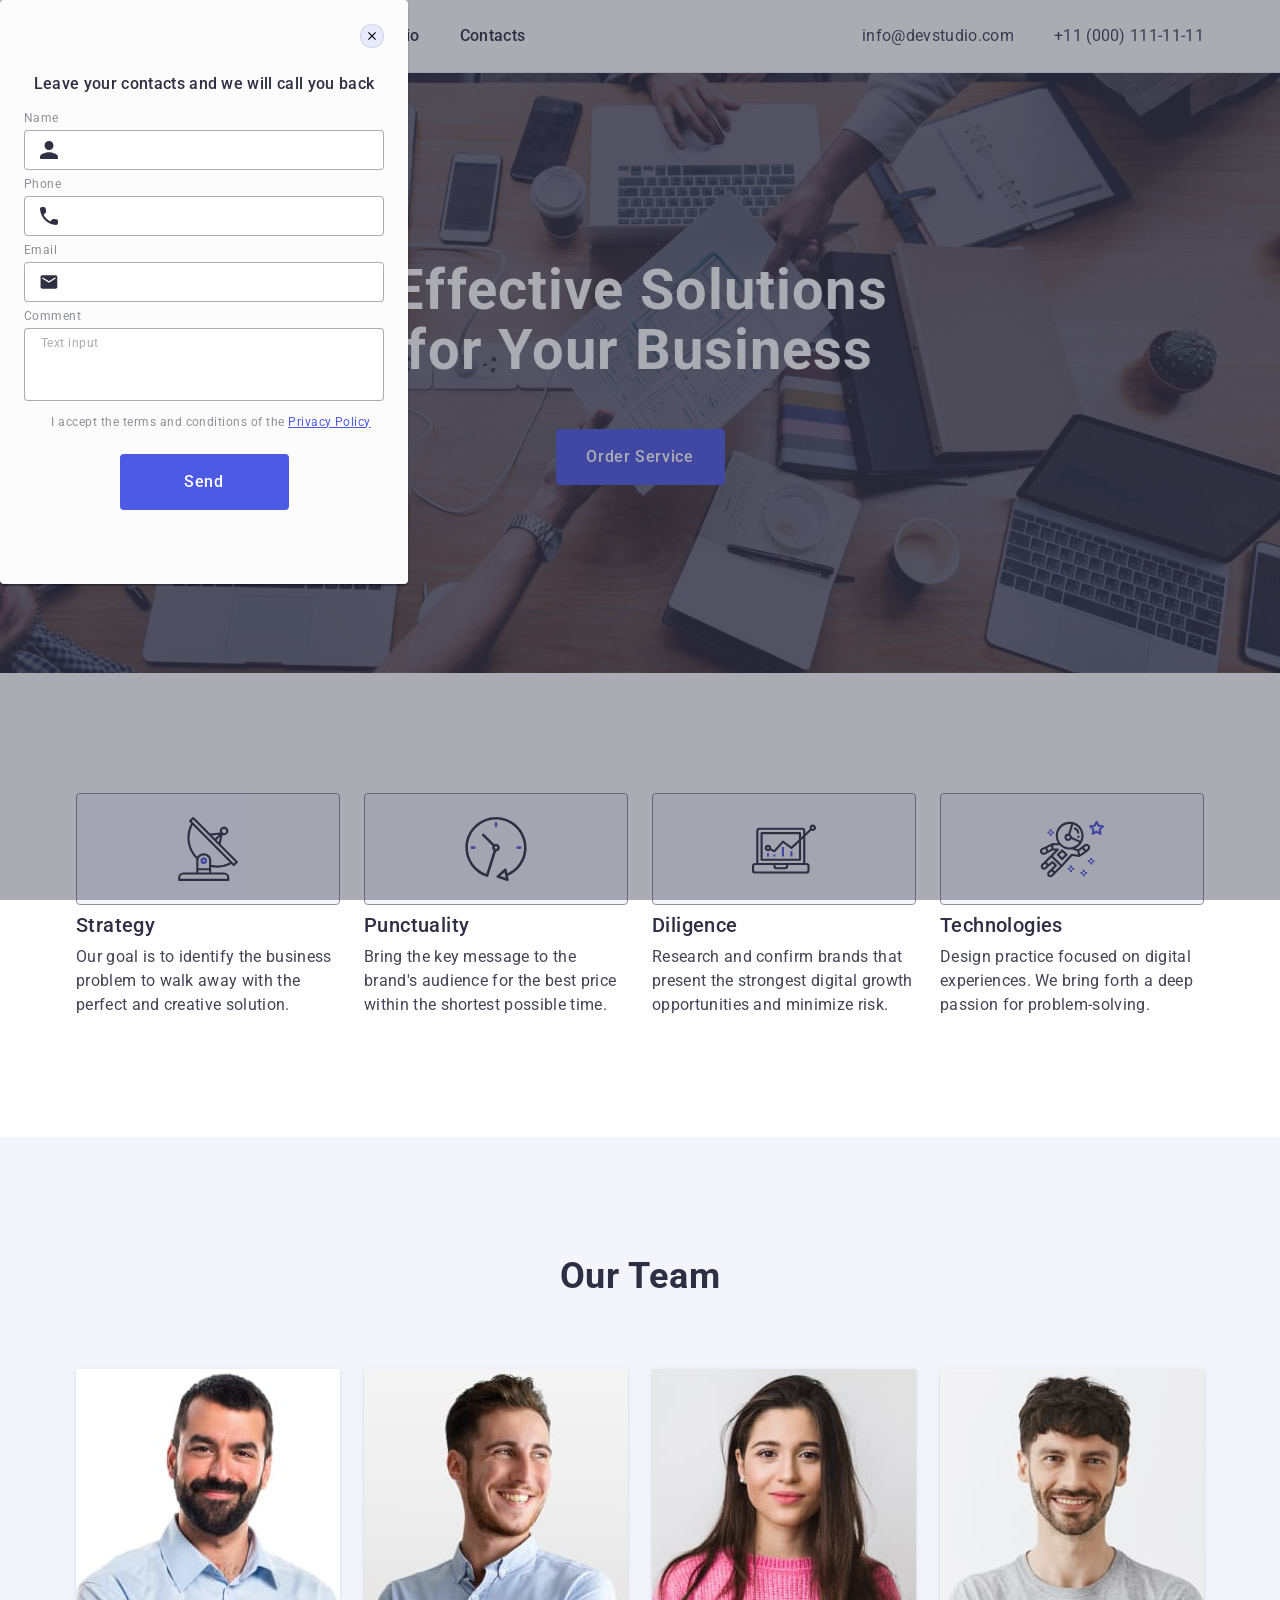
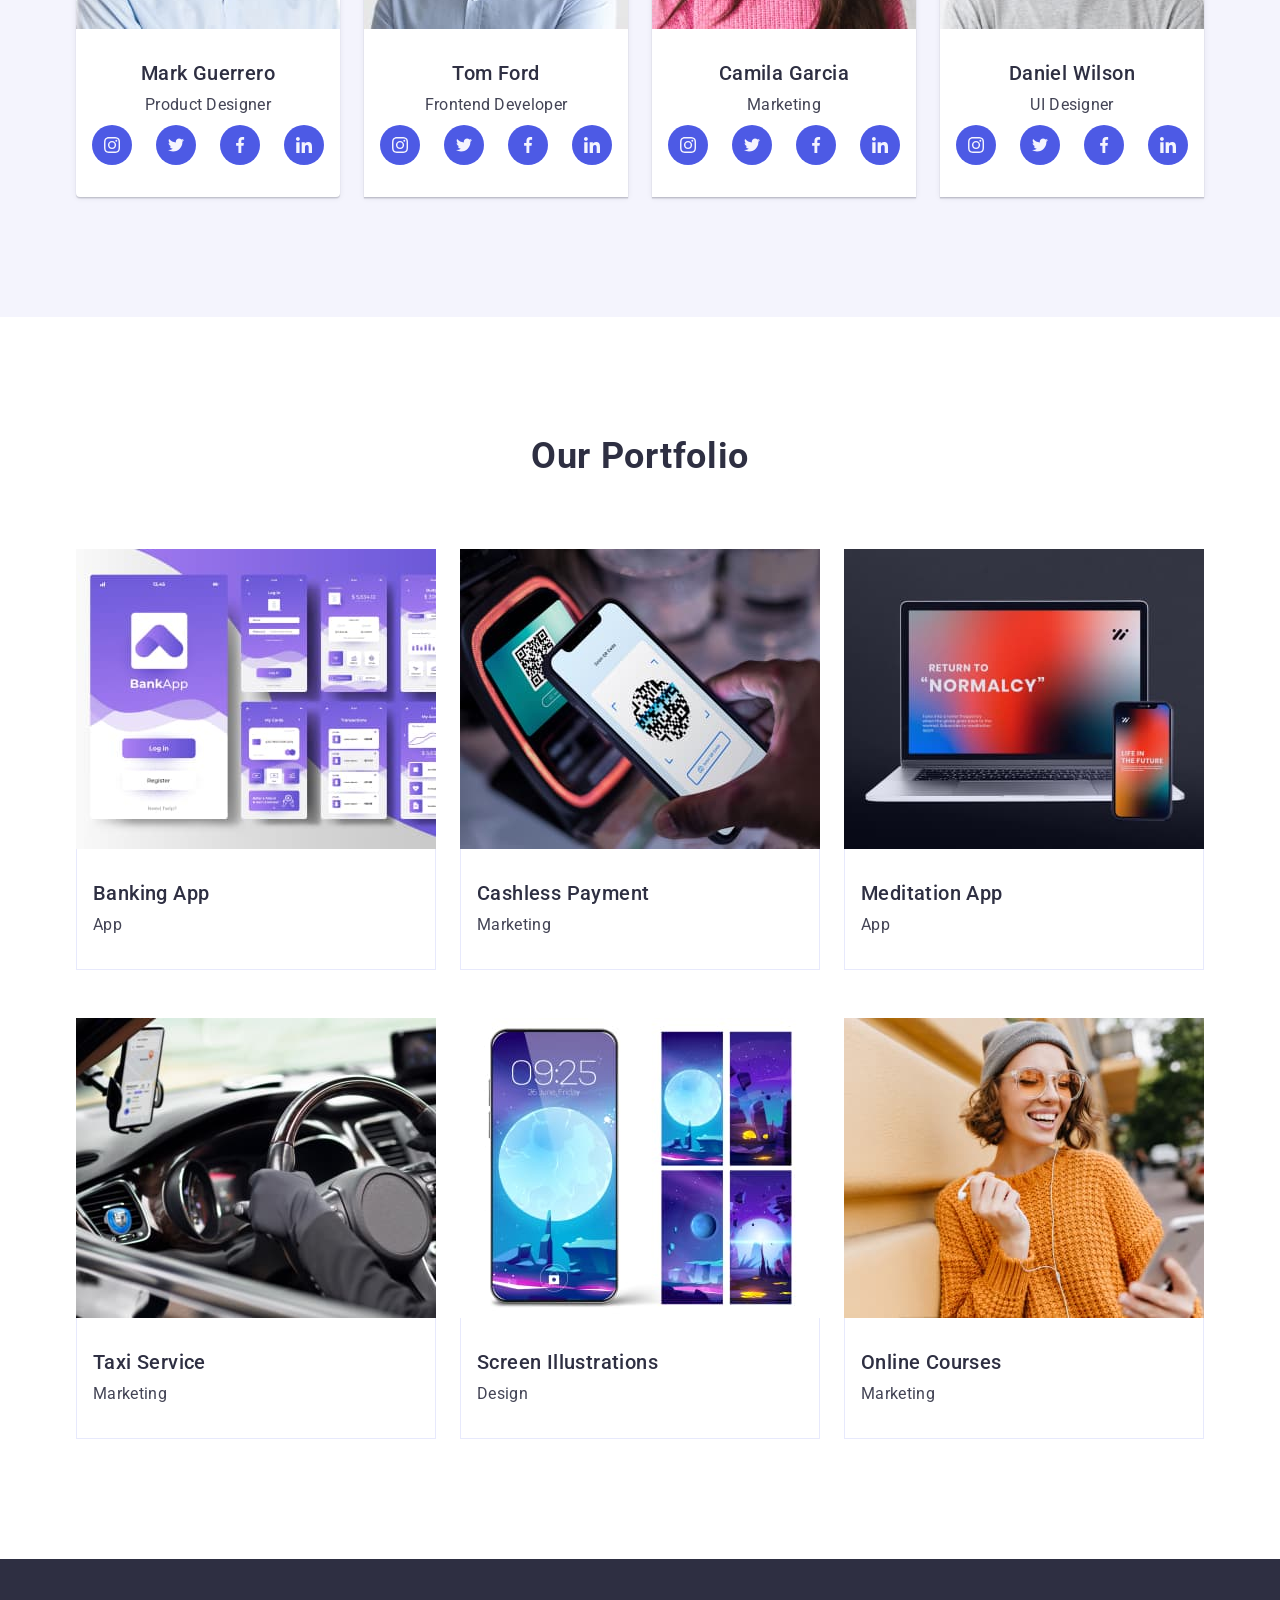
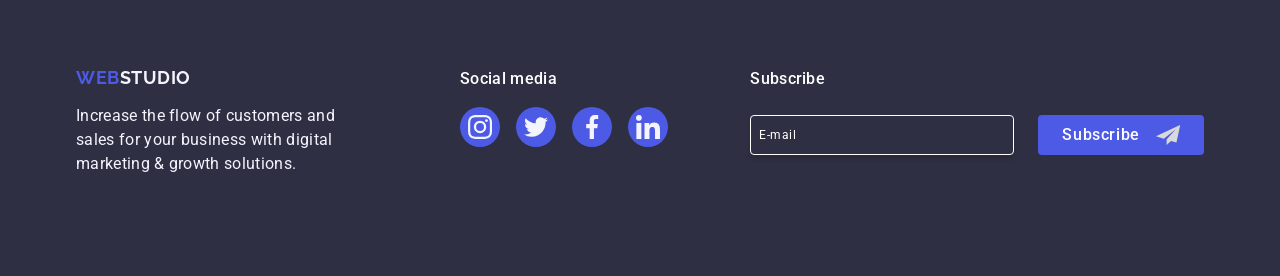
==== index.html @ e978b919 "validator" ====
<!DOCTYPE html>
<html lang="en">
  <head>
    <meta charset="UTF-8" />
    <meta name="viewport" content="width=device-width, initial-scale=1.0" />
    <title>WebStudio</title>
    <link rel="preconnect" href="https://fonts.googleapis.com" />
    <link rel="preconnect" href="https://fonts.gstatic.com" crossorigin />
    <link
      href="https://fonts.googleapis.com/css2?family=Raleway:wght@700&family=Roboto:wght@400;500;700&family=Tangerine&display=swap"
      rel="stylesheet"
    />
    <link
      rel="stylesheet"
      href="https://cdn.jsdelivr.net/npm/modern-normalize@2.0.0/modern-normalize.min.css"
    />
    <link rel="stylesheet" href="./css/styles.css" />
  </head>
  <body>
    <!-- Header section -->
    <header class="section-header">
      <div class="header-container container">
        <nav class="navigation">
          <a href="./index.html" class="logo-text"
            >Web<span class="logo-header-accent">Studio</span></a
          >
          <ul class="nav-list">
            <li class="nav-list-item">
              <a href="./index.html" class="nav-link active">Studio</a>
            </li>
            <li class="nav-list-item">
              <a href="" class="nav-link">Portfolio</a>
            </li>
            <li class="nav-list-item">
              <a href="" class="nav-link">Contacts</a>
            </li>
          </ul>
        </nav>
        <address class="address">
          <ul class="address-list">
            <li class="address-list-item">
              <a href="mailto:info@devstudio.com" class="address-link"
                >info@devstudio.com</a
              >
            </li>

            <li class="address-list-item">
              <a href="tel:+110001111111" class="address-link"
                >+11 (000) 111-11-11</a
              >
            </li>
          </ul>
        </address>
      </div>
    </header>

    <!-- Unique content -->
    <main>
      <!-- Hero section -->
      <section class="hero">
        <div class="container-hero container">
          <h1 class="hero-title">Effective Solutions for Your Business</h1>
          <button type="button" class="button hero-btn">Order Service</button>
        </div>
      </section>
      <!-- Advantages section -->
      <section class="section">
        <div class="container-advantages container">
          <h2 class="visually-hidden">Advantages</h2>
          <ul class="advantages-list">
            <li class="advantages-list-item">
              <div class="icon-wrapper">
                <svg class="advantages-icon" width="64" height="64">
                  <use href="./images/icons.svg#icon-antenna"></use>
                </svg>
              </div>

              <h3 class="subtitle">Strategy</h3>

              <p class="text">
                Our goal is to identify the business problem to walk away with
                the perfect and creative solution.
              </p>
            </li>
            <li class="advantages-list-item">
              <div class="icon-wrapper">
                <svg class="advantages-icon" width="64" height="64">
                  <use href="./images/icons.svg#icon-clock"></use>
                </svg>
              </div>
              <h3 class="subtitle">Punctuality</h3>
              <p class="text">
                Bring the key message to the brand's audience for the best price
                within the shortest possible time.
              </p>
            </li>
            <li class="advantages-list-item">
              <div class="icon-wrapper">
                <svg class="advantages-icon" width="64" height="64">
                  <use href="./images/icons.svg#icon-diagram"></use>
                </svg>
              </div>
              <h3 class="subtitle">Diligence</h3>
              <p class="text">
                Research and confirm brands that present the strongest digital
                growth opportunities and minimize risk.
              </p>
            </li>
            <li class="advantages-list-item">
              <div class="icon-wrapper">
                <svg class="advantages-icon" width="64" height="64">
                  <use href="./images/icons.svg#icon-astronaut"></use>
                </svg>
              </div>
              <h3 class="subtitle">Technologies</h3>
              <p class="text">
                Design practice focused on digital experiences. We bring forth a
                deep passion for problem-solving.
              </p>
            </li>
          </ul>
        </div>
      </section>
      <!-- Our Team -->
      <section class="our-team section">
        <div class="container">
          <h2 class="section-title">Our Team</h2>
          <ul class="our-team-list">
            <li class="our-team-item">
              <img
                src="./images/mark-guerrero.jpg"
                alt="Mark Guerrero"
                width="264"
                height="260"
              />
              <div class="our-team-item-bottom">
                <h3 class="subtitle">Mark Guerrero</h3>
                <p class="text">Product Designer</p>
                <ul class="socials-list socials-list-team">
                  <li class="socials-item">
                    <a href="" class="socials-link socials-link-team">
                      <svg class="socials-icon" width="16" height="16">
                        <use href="./images/icons.svg#icon-instagram"></use>
                      </svg>
                    </a>
                  </li>
                  <li class="socials-item">
                    <a href="" class="socials-link socials-link-team">
                      <svg class="socials-icon" width="16" height="16">
                        <use href="./images/icons.svg#icon-twitter"></use>
                      </svg>
                    </a>
                  </li>
                  <li class="socials-item">
                    <a href="" class="socials-link socials-link-team">
                      <svg class="socials-icon" width="16" height="16">
                        <use href="./images/icons.svg#icon-facebook"></use>
                      </svg>
                    </a>
                  </li>
                  <li class="socials-item">
                    <a href="" class="socials-link socials-link-team">
                      <svg class="socials-icon" width="16" height="16">
                        <use href="./images/icons.svg#icon-linkedin"></use>
                      </svg>
                    </a>
                  </li>
                </ul>
              </div>
            </li>
            <li class="our-team-item">
              <img
                src="./images/tom-ford.jpg"
                alt="Tom Ford"
                width="264"
                height="260"
              />
              <div class="our-team-item-bottom">
                <h3 class="subtitle">Tom Ford</h3>
                <p class="text">Frontend Developer</p>
                <ul class="socials-list socials-list-team">
                  <li class="socials-item">
                    <a href="" class="socials-link socials-link-team">
                      <svg class="socials-icon" width="16" height="16">
                        <use href="./images/icons.svg#icon-instagram"></use>
                      </svg>
                    </a>
                  </li>
                  <li class="socials-item">
                    <a href="" class="socials-link socials-link-team">
                      <svg class="socials-icon" width="16" height="16">
                        <use href="./images/icons.svg#icon-twitter"></use>
                      </svg>
                    </a>
                  </li>
                  <li class="socials-item">
                    <a href="" class="socials-link socials-link-team">
                      <svg class="socials-icon" width="16" height="16">
                        <use href="./images/icons.svg#icon-facebook"></use>
                      </svg>
                    </a>
                  </li>
                  <li class="socials-item">
                    <a href="" class="socials-link socials-link-team">
                      <svg class="socials-icon" width="16" height="16">
                        <use href="./images/icons.svg#icon-linkedin"></use>
                      </svg>
                    </a>
                  </li>
                </ul>
              </div>
            </li>
            <li class="our-team-item">
              <img
                src="./images/camila-garcia.jpg"
                alt="Camila Garcia"
                width="264"
                height="260"
              />
              <div class="our-team-item-bottom">
                <h3 class="subtitle">Camila Garcia</h3>
                <p class="text">Marketing</p>
                <ul class="socials-list socials-list-team">
                  <li class="socials-item">
                    <a href="" class="socials-link socials-link-team">
                      <svg class="socials-icon" width="16" height="16">
                        <use href="./images/icons.svg#icon-instagram"></use>
                      </svg>
                    </a>
                  </li>
                  <li class="socials-item">
                    <a href="" class="socials-link socials-link-team">
                      <svg class="socials-icon" width="16" height="16">
                        <use href="./images/icons.svg#icon-twitter"></use>
                      </svg>
                    </a>
                  </li>
                  <li class="socials-item">
                    <a href="" class="socials-link socials-link-team">
                      <svg class="socials-icon" width="16" height="16">
                        <use href="./images/icons.svg#icon-facebook"></use>
                      </svg>
                    </a>
                  </li>
                  <li class="socials-item">
                    <a href="" class="socials-link socials-link-team">
                      <svg class="socials-icon" width="16" height="16">
                        <use href="./images/icons.svg#icon-linkedin"></use>
                      </svg>
                    </a>
                  </li>
                </ul>
              </div>
            </li>
            <li class="our-team-item">
              <img
                src="./images/daniel-wilson.jpg"
                alt="Daniel Wilson"
                width="264"
                height="260"
              />
              <div class="our-team-item-bottom">
                <h3 class="subtitle">Daniel Wilson</h3>
                <p class="text">UI Designer</p>
                <ul class="socials-list socials-list-team">
                  <li class="socials-item">
                    <a href="" class="socials-link socials-link-team">
                      <svg class="socials-icon" width="16" height="16">
                        <use href="./images/icons.svg#icon-instagram"></use>
                      </svg>
                    </a>
                  </li>
                  <li class="socials-item">
                    <a href="" class="socials-link socials-link-team">
                      <svg class="socials-icon" width="16" height="16">
                        <use href="./images/icons.svg#icon-twitter"></use>
                      </svg>
                    </a>
                  </li>
                  <li class="socials-item">
                    <a href="" class="socials-link socials-link-team">
                      <svg class="socials-icon" width="16" height="16">
                        <use href="./images/icons.svg#icon-facebook"></use>
                      </svg>
                    </a>
                  </li>
                  <li class="socials-item">
                    <a href="" class="socials-link socials-link-team">
                      <svg class="socials-icon" width="16" height="16">
                        <use href="./images/icons.svg#icon-linkedin"></use>
                      </svg>
                    </a>
                  </li>
                </ul>
              </div>
            </li>
          </ul>
        </div>
      </section>
      <!-- Our Portfolio -->

      <section class="section">
        <div class="container">
          <h2 class="section-title">Our Portfolio</h2>
          <ul class="portfolio-list">
            <li class="portfolio-item">
              <div class="wrapper-overlay">
                <img
                  src="./images/banking-app.jpg"
                  alt="Banking App"
                  width="360"
                  height="300"
                />
                <p class="overlay-text">
                  14 Stylish and User-Friendly App Design Concepts · Task
                  Manager App · Calorie Tracker App · Exotic Fruit Ecommerce App
                  · Cloud Storage App
                </p>
              </div>

              <div class="portfolio-item-bottom">
                <h3 class="subtitle">Banking App</h3>
                <p class="text">App</p>
              </div>
            </li>
            <li class="portfolio-item">
              <div class="wrapper-overlay">
                <img
                  src="./images/cashless-payment.jpg"
                  alt="Cashless Payment"
                  width="360"
                  height="300"
                />
                <p class="overlay-text">
                  14 Stylish and User-Friendly App Design Concepts · Task
                  Manager App · Calorie Tracker App · Exotic Fruit Ecommerce App
                  · Cloud Storage App
                </p>
              </div>

              <div class="portfolio-item-bottom">
                <h3 class="subtitle">Cashless Payment</h3>
                <p class="text">Marketing</p>
              </div>
            </li>
            <li class="portfolio-item">
              <div class="wrapper-overlay">
                <img
                  src="./images/meditation-app.jpg"
                  alt="Meditation App"
                  width="360"
                  height="300"
                />
                <p class="overlay-text">
                  14 Stylish and User-Friendly App Design Concepts · Task
                  Manager App · Calorie Tracker App · Exotic Fruit Ecommerce App
                  · Cloud Storage App
                </p>
              </div>
              <div class="portfolio-item-bottom">
                <h3 class="subtitle">Meditation App</h3>
                <p class="text">App</p>
              </div>
            </li>
            <li class="portfolio-item">
              <div class="wrapper-overlay">
                <img
                  src="./images/taxi-service.jpg"
                  alt="Taxi Service"
                  width="360"
                  height="300"
                />
                <p class="overlay-text">
                  14 Stylish and User-Friendly App Design Concepts · Task
                  Manager App · Calorie Tracker App · Exotic Fruit Ecommerce App
                  · Cloud Storage App
                </p>
              </div>
              <div class="portfolio-item-bottom">
                <h3 class="subtitle">Taxi Service</h3>
                <p class="text">Marketing</p>
              </div>
            </li>
            <li class="portfolio-item">
              <div class="wrapper-overlay">
                <img
                  src="./images/screen-illustrations.jpg"
                  alt="Screen Illustrations"
                  width="360"
                  height="300"
                />
                <p class="overlay-text">
                  14 Stylish and User-Friendly App Design Concepts · Task
                  Manager App · Calorie Tracker App · Exotic Fruit Ecommerce App
                  · Cloud Storage App
                </p>
              </div>
              <div class="portfolio-item-bottom">
                <h3 class="subtitle">Screen Illustrations</h3>
                <p class="text">Design</p>
              </div>
            </li>
            <li class="portfolio-item">
              <div class="wrapper-overlay">
                <img
                  src="./images/online-courses.jpg"
                  alt="Online Courses"
                  width="360"
                  height="300"
                />
                <p class="overlay-text">
                  14 Stylish and User-Friendly App Design Concepts · Task
                  Manager App · Calorie Tracker App · Exotic Fruit Ecommerce App
                  · Cloud Storage App
                </p>
              </div>
              <div class="portfolio-item-bottom">
                <h3 class="subtitle">Online Courses</h3>
                <p class="text">Marketing</p>
              </div>
            </li>
          </ul>
        </div>
      </section>
    </main>
    <!-- Footer section -->
    <footer class="footer">
      <div class="container">
        <div class="footer-logo-inform">
          <a href="./index.html" class="logo-text footer-link"
            >Web<span class="logo-footer-accent">Studio</span></a
          >
          <p class="text text-footer">
            Increase the flow of customers and sales for your business with
            digital marketing & growth solutions.
          </p>
        </div>
        <div class="footer-socials">
          <p class="socials-text">Social media</p>
          <ul class="socials-list socials-list-footer">
            <li class="socials-item">
              <a href="" class="socials-link socials-link-footer">
                <svg class="socials-icon" width="24" height="24">
                  <use href="./images/icons.svg#icon-instagram"></use>
                </svg>
              </a>
            </li>
            <li class="socials-item">
              <a href="" class="socials-link socials-link-footer">
                <svg class="socials-icon" width="24" height="24">
                  <use href="./images/icons.svg#icon-twitter"></use>
                </svg>
              </a>
            </li>
            <li class="socials-item">
              <a href="" class="socials-link socials-link-footer">
                <svg class="socials-icon" width="24" height="24">
                  <use href="./images/icons.svg#icon-facebook"></use>
                </svg>
              </a>
            </li>
            <li class="socials-item">
              <a href="" class="socials-link socials-link-footer">
                <svg class="socials-icon" width="24" height="24">
                  <use href="./images/icons.svg#icon-linkedin"></use>
                </svg>
              </a>
            </li>
          </ul>
        </div>

        <div class="footer-wrapper">
          <p class="wrapper-caption">Subscribe</p>
          <form class="subscribe-form" name="subscribe">
            <label class="subscribe-form-field"
              ><input
                class="subscribe-form-input"
                type="email"
                placeholder="E-mail"
            /></label>
            <button class="subscribe-form-btn" type="submit">
              Subscribe
              <svg class="subscribe-form-icon" width="24px" height="24px">
                <use href="./images/icons.svg#icon-send"></use>
              </svg>
            </button>
          </form>
        </div>
      </div>
    </footer>
    <div class="backdrop is-open">
      <div class="modal">
        <button class="btn-open" type="button" aria-label="Modal close button">
          <svg class="modal-btn-icon" width="8" height="8">
            <use href="./images/icons.svg#icon-x-close"></use>
          </svg>
        </button>
        <p class="modal-caption">
          Leave your contacts and we will call you back
        </p>

        <form class="modal-form form" name="reviews" novalidate>
          <div class="form-wrapper">
            <label class="form-label" for="user_name">Name</label>
            <div class="form-field">
              <input
                class="form-input"
                type="text"
                name="user_name"
                id="user_name"
              />
              <svg class="form-icon" width="18px" height="18px">
                <use href="./images/icons.svg#icon-person"></use>
              </svg>
            </div>
          </div>

          <div class="form-wrapper">
            <label class="form-label" for="phone">Phone</label>
            <div class="form-field">
              <input class="form-input" type="text" name="phone" id="phone" />
              <svg class="form-icon" width="18px" height="24px">
                <use href="./images/icons.svg#icon-phone"></use>
              </svg>
            </div>
          </div>

          <div class="form-wrapper">
            <label class="form-label" for="email">Email</label>
            <div class="form-field">
              <input class="form-input" type="text" name="email" id="email" />
              <svg class="form-icon" width="18px" height="24px">
                <use href="./images/icons.svg#icon-mail"></use>
              </svg>
            </div>
          </div>

          <div class="form-wrapper">
            <label class="form-label" for="user_message">Comment</label>
            <textarea
              class="form-message"
              name="user_message"
              id="user_message"
              rows="4"
              placeholder="Text input"
            ></textarea>
          </div>

          <label class="form-agreement">
            <input
              class="checkbox visually-hidden"
              type="checkbox"
              name="usr_agreement"
              value="false"
            />
            <span class="form-agreement-checkbox">
              <svg class="form-agreement-icon" width="10px" height="8px">
                <use href="./images/icons.svg#icon-checkbox"></use>
              </svg>
            </span>
            I accept the terms and conditions of the
            <a class="form-agreement-link">Privacy Policy</a>
          </label>

          <button class="form-btn" type="submit">Send</button>
        </form>
      </div>
    </div>
  </body>
</html>
---- css/styles.css ----
body {
    font-family: 'Roboto', sans-serif;
    color: #434455;
    background-color: #FFFFFF;
}
h1,
h2,
h3,
h4,
h5,
h6,
p {
    margin: 0;
}
ul,
ol {
    list-style-type: none;
    margin: 0;
        padding: 0;
}
img {
    display: block;
    max-width: 100%;
    height: auto;
}
    
a {
    color: currentColor;
    text-decoration: none;
}

button {
    font-family: inherit;
    color: currentColor;
    background-color: transparent;
    cursor: pointer;
    padding: 0;
    border: none;
}
input {
    font-family: inherit;
}

.visually-hidden {
    position: absolute;
    width: 1px;
    height: 1px;
    margin: -1px;
    border: 0;
    padding: 0;
    white-space: nowrap;
    clip-path: inset(100%);
    clip: rect(0 0 0 0);
    overflow: hidden;
}

.section {
padding: 120px 0;
}
.section-header {
    border-bottom: 1px solid #E7E9FC;
    background: #FFF;
    box-shadow: 0px 2px 1px rgba(46, 47, 66, 0.08),
        0px 1px 1px rgba(46, 47, 66, 0.16),
        0px 1px 6px rgba(46, 47, 66, 0.08);
      
        

}
.container {
    width: 1158px;
padding: 0 15px 0 15px;
    margin-left: auto;
    margin-right: auto; 
}
.header-container {
    display: flex;
        align-items: center;
}

.navigation {
    display: flex;
        align-items: center;
        margin-right: auto;
}
.nav-list {
    display: flex;
    justify-content: space-between;
}

.nav-list-item:not(:last-child) {
margin-right: 40px;
}
.logo-text {
    font-family: "Raleway", sans-serif;
    color: #4D5AE5;
    font-size: 18px;
    line-height: 1.17;
    letter-spacing: 0.03em;
    font-weight: 700;
    text-transform: uppercase;
    margin-right: 76px;
}
.logo-header-accent {
    color: #2E2F42;
}
.logo-footer-accent {
    color: #F4F4FD;
}
.nav-link,
.section-title,
.subtitle {
    color: #2E2F42;
}
.section-title {
    font-size: 36px;
    line-height: 1.11;
    text-align: center;
    letter-spacing: 0.02em;
    text-transform: capitalize;
    margin-bottom: 72px;
}
.nav-link {
    font-size: 16px;
        line-height: 1.5;
        font-weight: 500;
        letter-spacing: 0.02em;
        padding: 24px 0 24px;
        display: block;

    transition: background-color 250ms cubic-bezier(0.4, 0, 0.2, 1);
        position: relative;
}
.nav-link:first-child {
    transition: color 250ms cubic-bezier(0.4, 0, 0.2, 1);
}
.nav-link:hover, .nav-link:focus, .nav-link:active, .address-link
 {
    color: #404BBF;
}

.nav-link.active {
    color: #404BBF;
    
    bottom: -1px;
}
.nav-link.active::after {
    content: "";
    display: block;
    width: 100%;
    height: 4px;
    border-radius: 2px;
    background-color: #404BBF;
        position: absolute;
            bottom: -1px;
            
}
.address-list {
    font-style: normal;
    display: flex;
    align-items: center;
}
.address-list-item:not(:last-child) {
margin-right: 40px;
}
.address-link {
    color: #434455;
        font-size: 16px;
        line-height: 1.5;
        letter-spacing: 0.02em;

        transition-property: color;
        transition-duration: 250ms;
        transition-timing-function: cubic-bezier(0.4, 0, 0.2, 1);
}
.address-link:hover, .address-link:focus, .address-link:active {
    color: #404BBF;
}
.hero {
    background-color: #2E2F42;
    padding: 188px 0;
    max-width: 1440px;
    background-image: linear-gradient(rgba(46, 47, 66, 0.70), rgba(46, 47, 66, 0.70)), url(../images/hero-bg.jpg);
    background-repeat: no-repeat;
    background-position: center;
    background-size: cover;
    margin: 0 auto;
}
    

.hero-title {
    color: #FFFFFF;
        text-align: center;
        font-size: 56px;
        font-weight: 700;
        line-height: 1.07;
        letter-spacing: 0.02em;
        max-width: 496px;
        margin-right: auto;
        margin-left: auto;
        margin-bottom: 48px;
}
.hero-btn {
    background-color: #4D5AE5;
    color: #FFF;
        font-size: 16px;
        font-weight: 500;
        line-height: 1.5;
        letter-spacing: 0.04em;
        display: block;
        min-width: 169px;
        height: 56px;
        border-radius: 4px;
        margin-right: auto;
        margin-left: auto;
    
        transition: background-color 250ms cubic-bezier(0.4, 0, 0.2, 1);
}
 .hero-btn:hover, .hero-btn:focus, .hero-btn:active {
    background-color: #404BBF; 
}

.advantages-list {
    display: flex;
    justify-content: center;
}
.advantages-list-item:not(:last-child) {
margin-right: 24px;
}
.advantages-list-item {
    width: calc((100% - 72px) / 4);
}
.icon-wrapper {
    display: flex;
    align-items: center;
    justify-content: center;
    height: 112px;
    background-color: #f4f4fd;
    border-radius: 4px;
    margin-bottom: 8px;
        border: 1px solid #8E8F99;
}

.subtitle {
        font-size: 20px;
        font-weight: 500;
        line-height: 1.2;
        letter-spacing: 0.02em;
        margin-bottom: 8px;
}
.text {
    /* font-family: "Raleway", sans-serif; */
        font-size: 16px;
        font-style: normal;
        font-weight: 400;
        line-height: 1.5;
        letter-spacing: 0.02em;
}
.our-team {
    background-color: #F4F4FD;
}
.our-team-item {
    background-color: #FFFFFF;
    box-shadow: 0px 2px 1px 0px rgba(46, 47, 66, 0.08), 0px 1px 1px 0px rgba(46, 47, 66, 0.16), 0px 1px 6px 0px rgba(46, 47, 66, 0.08);
}
.our-team-item:not(:last-child) {
    margin-right: 24px;
}
.our-team-list {
    display: flex; 
}
.our-team-item:first-child {
    width: calc((100% - 72px) / 4);
    border-radius: 0px 0px 4px 4px;
transition: box-shadow 250ms cubic-bezier(0.4, 0, 0.2, 1);
}
.our-team-item-bottom {
    padding: 32px 0 32px;
    text-align: center;
}
.socials-list {
    display: flex;
    gap: 16px;
    
    align-items: center;
    margin-top: 8px;
}
.socials-item {
    width: 40px;
    height: 40px;
}
.socials-link {
    display: flex;
    justify-content: center;
    align-items: center;
    width: 100%;
    height: 100%;
    background-color: #4D5AE5;
    border-radius: 50%;
    color: #F4F4FD;
    fill: currentColor;
    transition: background-color 250ms cubic-bezier(0.4, 0, 0.2, 1);
}
.socials-list-team {
    gap: 24px;
    justify-content: center;
}

.socials-link-team:hover, .socials-link-team:focus, .socials-link-team:active {
    background-color: #404bbf;
}
.portfolio-list {
    display: flex;
    flex-wrap: wrap;
    row-gap: 48px;
    column-gap: 24px;

transition: background-color 250ms cubic-bezier(0.4, 0, 0.2, 1);
}
.portfolio-item {
    transition: box-shadow 250ms cubic-bezier(0.4, 0, 0.2, 1);
}
.portfolio-item:hover {
    box-shadow: 0px 2px 1px 0px rgba(46, 47, 66, 0.08), 0px 1px 1px 0px rgba(46, 47, 66, 0.16), 0px 1px 6px 0px rgba(46, 47, 66, 0.08);
}
.portfolio-item-bottom {
    border: 1px solid #E7E9FC;
    border-top: none;
        background: #FFF;
    padding: 32px 16px;
}
.wrapper-overlay {
    position: relative;
    overflow: hidden;


}
.overlay-text {
    position: absolute;
    top: 0;
    left: 0;
    width: 100%;
    height: 100%;
    display: flex;
    justify-content: center;
    align-items: center;
    padding: 40px 32px;
    background-color: #4D5AE5;
        color: #F4F4FD;
            font-size: 16px;
            line-height: 1.5;
            letter-spacing: 0.02em;
            transform: translateY(100%);
            transition-property: transform;
                transition-duration: 250ms;
                transition-timing-function: cubic-bezier(0.4, 0, 0.2, 1);
}
.portfolio-item:hover .overlay-text {
    transform: translateY(0);
}
.footer {
    background-color: #2E2F42;
    padding: 100px 0 100px;

}
.footer>.container {
    display: flex;
    align-items: baseline;
}
.footer>.text {
    
    color: #F4F4FD;
}
.footer>.logo-text {
    margin-bottom: 16px;
}
.footer-link {
    display: inline-block;
    margin-bottom: 16px;
}

.text-footer, .socials-text {
    color: #F4F4FD;
        font-family: Roboto;
        font-size: 16px;
        font-style: normal;
        font-weight: 400;
        line-height: 1.5;

        letter-spacing: 0.02em;
        width: 264px;
}
.socials-text {
    font-weight: 500;
    color: #FFFFFF;
    margin-bottom: 16px;
}

.footer-logo-inform {
   margin-right: 120px;
}
.socials-link-footer:hover, .socials-link-footer:focus, .socials-link-footer:active {
    background-color: #31d0aa;
}
.socials-list-footer {
    gap: 16px;
} 
.backdrop {
    background-color: rgba(46, 47, 66, 0.40);
    position: fixed;
    top: 0;
    left: 0;
    width: 100vw;
    height: 100vh;
    opacity: 0;
    visibility: hidden;
    pointer-events: none;
}
.backdrop.is-open {
    opacity: 1;
    visibility: visible;
    pointer-events: initial;
}
.modal {
    border-radius: 4px;
    background: #FCFCFC;
    box-shadow: 0px 1px 1px 0px rgba(0, 0, 0, 0.14), 0px 1px 3px 0px rgba(0, 0, 0, 0.12), 0px 2px 1px 0px rgba(0, 0, 0, 0.20);
    width: 408px;
    min-height: 584px;
    padding: 24px;
   
}

.btn-open {

width: 24px;
height: 24px;
display: flex;
align-items: center;
justify-content: center;
margin-left: auto;
margin-bottom: 24px;

    background-color: #E7E9FC;
    /* border: 1px; */
    /* border-color: rgba(0, 0, 0, 0.10);  */
    border-radius: 50%;
    border: 1px solid rgba(0, 0, 0, 0.10);
}
.btn-open:hover {
    background-color: #404BBF;
    fill: #FFFFFF;
    transition-property: transform;
    transition-duration: 250ms;
    transition-timing-function: cubic-bezier(0.4, 0, 0.2, 1);
}

.modal-btn-icon:hover {

}

.modal-caption {
    color: #2E2F42;
    text-align: center;
    font-size: 16px;
    font-weight: 500;
    line-height: 1.5;
    letter-spacing: 0.02em;
    margin-bottom: 16px;
}


.form-wrapper {
    margin-bottom: 8px;
}

.form-message {
    resize: none;
    width: 100%;
    padding: 8px 16px;
    border-radius: 4px;
    border: 1px solid rgba(46, 47, 66, 0.40);
    outline: transparent;
    font-size: 12px;
    line-height: 1.16;
    letter-spacing: 0.04em;
}

.form-message:focus {
    border-color: #4D5AE5;
    transition-property: transform;
    transition-duration: 250ms;
    transition-timing-function: cubic-bezier(0.4, 0, 0.2, 1);
}

.form-message::placeholder {
    color: rgba(46, 47, 66, 0.40);

}
.form-label {
    display: block;

    margin-bottom: 4px;
    color: #8E8F99;
    font-size: 12px;
    line-height: 1.16;
    letter-spacing: 0.04em;
}

.form-field {
    position: relative;
}

.form-input {
    width: 100%;
    height: 40px;
    border-radius: 4px;
    border: 1px solid rgba(46, 47, 66, 0.40);
    padding-left: 38px;
    outline: transparent;
    transition-property: transform;
    transition-duration: 250ms;
    transition-timing-function: cubic-bezier(0.4, 0, 0.2, 1);
}

.form-input:focus {
    border-color: #4D5AE5;
    transition-property: transform;
    transition-duration: 250ms;
    transition-timing-function: cubic-bezier(0.4, 0, 0.2, 1);
}

.form-icon {
    position: absolute;
    top: 50%;
    transform: translateY(-50%);
    left: 16px;
    fill: #2E2F42;
}
.form-input:focus + .form-icon {
    fill: #4D5AE5;
    transition-property: transform;
    transition-duration: 250ms;
    transition-timing-function: cubic-bezier(0.4, 0, 0.2, 1);
}
/* Custom checkbox */

.form-agreement {
    display: block;
    margin-bottom: 24px;
    color: #8E8F99;
    font-size: 12px;
    line-height: 1.16;
    letter-spacing: 0.04em;
    user-select: none;
}

.checkbox {
    
}

.form-agreement-checkbox {
    display: inline-flex;
    align-items: center;
    justify-content: center;
    width: 16px;
    height: 16px;
    stroke-width: 1px;
    stroke: rgba(46, 47, 66, 0.40);
    border-radius: 2px;
    cursor: pointer;
    margin-right: 8px;
        
}
.checkbox:checked + .form-agreement-checkbox {
background-color: #404BBF;
border-color: #404BBF;
}

.checkbox:checked+.form-agreement-checkbox > .form-agreement-icon {
    opacity: 1;
    transition-property: transform;
    transition-duration: 250ms;
    transition-timing-function: cubic-bezier(0.4, 0, 0.2, 1);
}

.form-agreement-icon {
    opacity: 0;
    fill: rgba(244, 244, 253, 1);
}

.form-agreement-link {
    color: #4D5AE5;
    text-decoration-line: underline;
}

.form-btn {
    background-color: #4D5AE5;
    color: #FFF;
    font-size: 16px;
    font-weight: 500;
    line-height: 1.5;
    letter-spacing: 0.04em;
    display: block;
    min-width: 169px;
    height: 56px;
    border-radius: 4px;
    margin-right: auto;
    margin-left: auto;
    transition: background-color 250ms cubic-bezier(0.4, 0, 0.2, 1);
}

.form-btn:hover, 
.form-btn:focus, 
.form-btn:active {
    background-color: #404BBF;
}

.subscribe-form-icon {
    fill: rgba(217, 217, 217, 1);
  
}
.subscribe-form {
    display: flex;
    align-items: center;
    gap: 24px;
}
.footer-wrapper {
    margin-left: auto;
}
.wrapper-caption {
    color: #FFF;
    font-size: 16px;
    font-weight: 500;
    line-height: 2.5;
    letter-spacing: 0.02em;
    margin-bottom: 16px;
}
.subscribe-form-input {
    width: 264px;
    height: 40px;
    padding: 16px 8px;
    flex-shrink: 0;
    background-color: transparent;
    outline: transparent;
    border-radius: 4px;
    border: 1px solid #FFF;
    box-shadow: 0px 4px 4px 0px rgba(0, 0, 0, 0.15);
    color: #FFF;
    font-size: 12px;
    line-height: 2;
    letter-spacing: 0.04em;
}
.subscribe-form-input::placeholder {
color: currentColor;
}
.subscribe-form-btn {
    display: flex;
    align-items: center;
    gap: 16px;
    padding: 8px 24px;
    border-radius: 4px;
    background: #4D5AE5;
    color: #FFF;
    text-align: center;
    font-size: 16px;
    font-weight: 500;
    line-height: 1.5;
    letter-spacing: 0.04em;
}
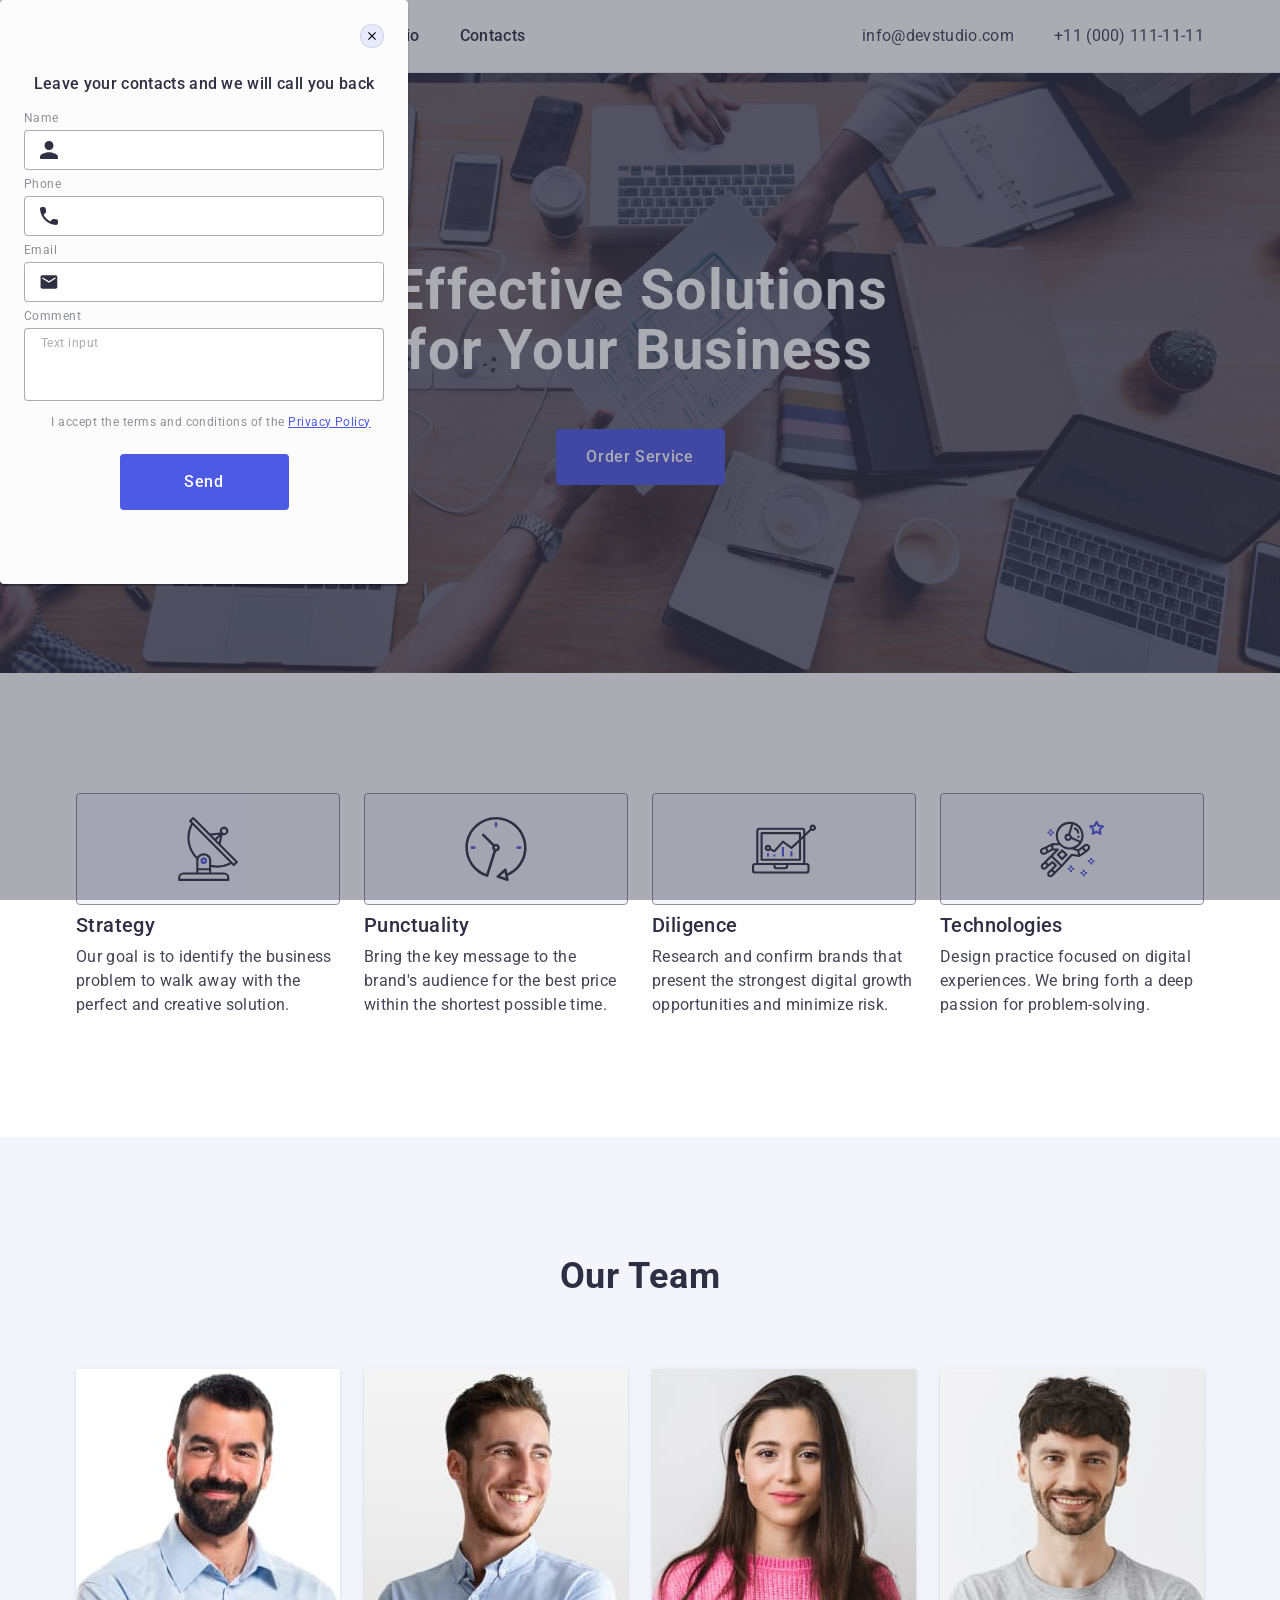
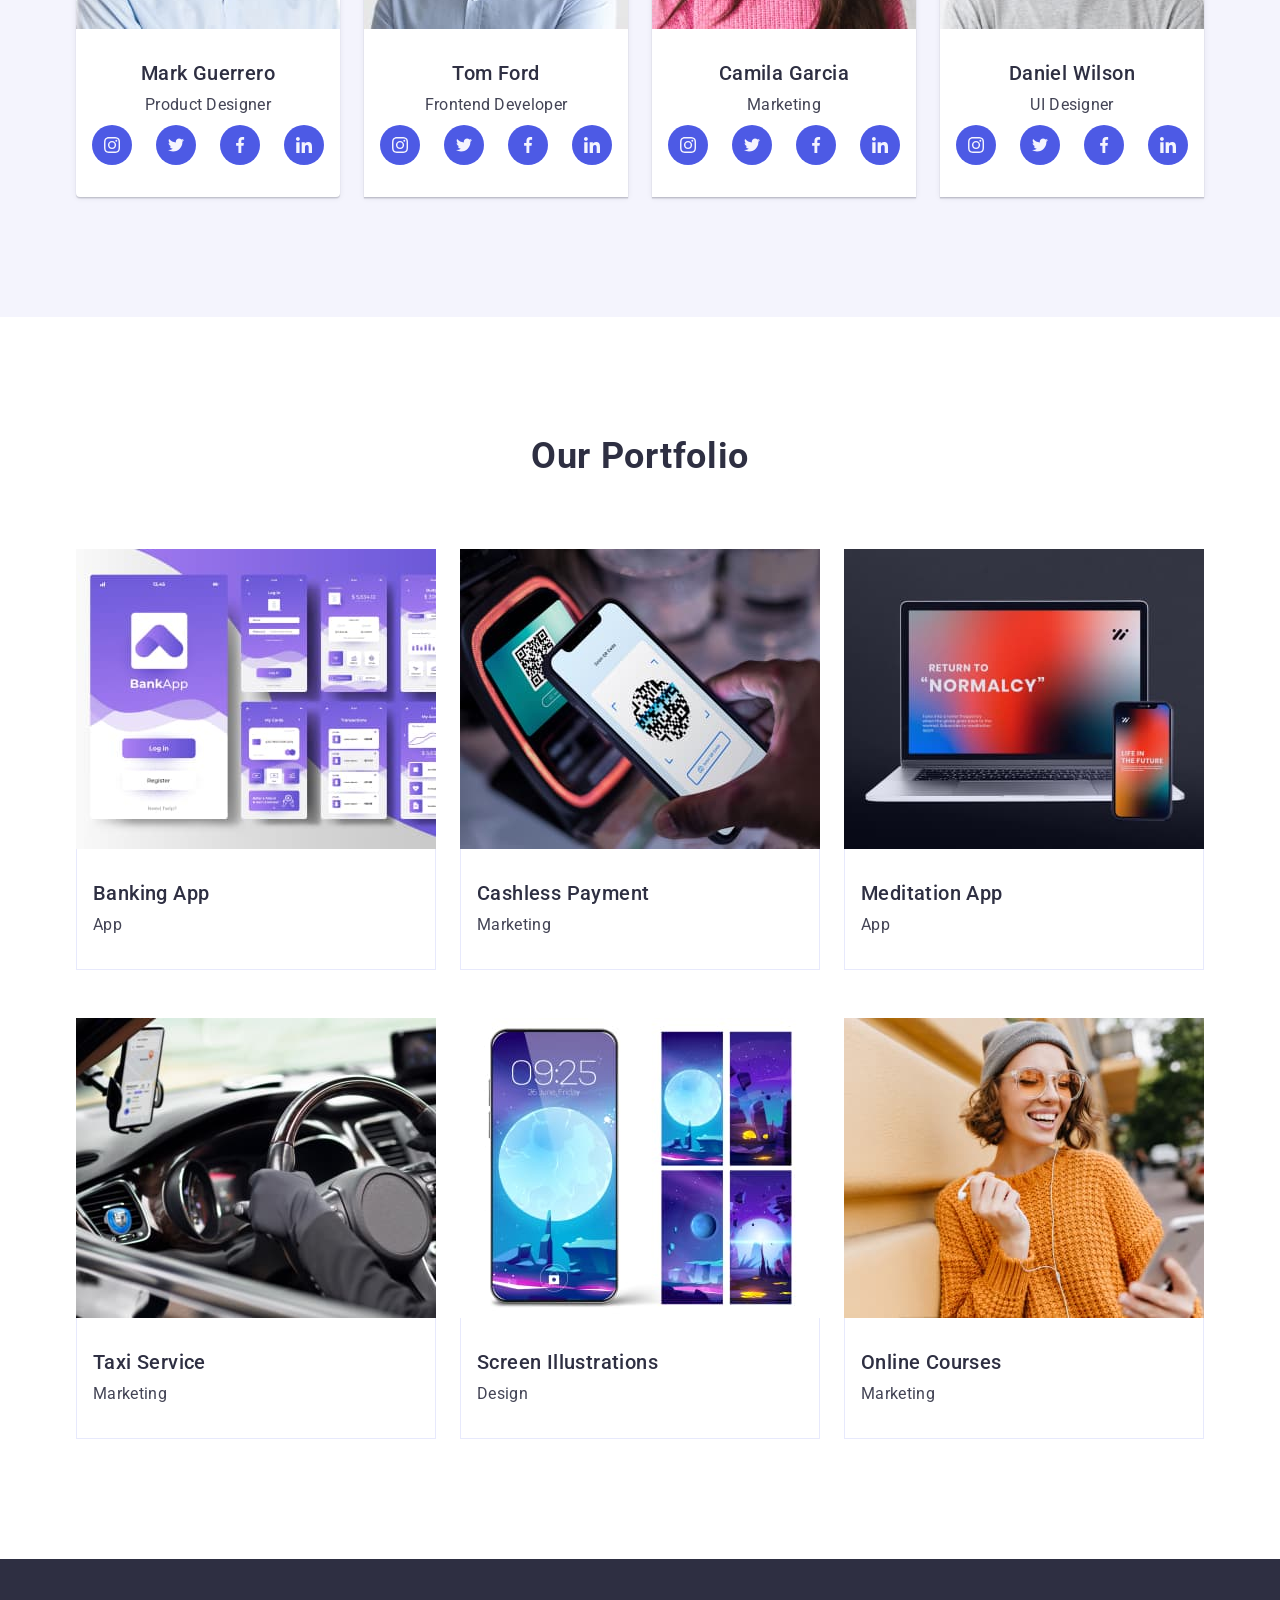
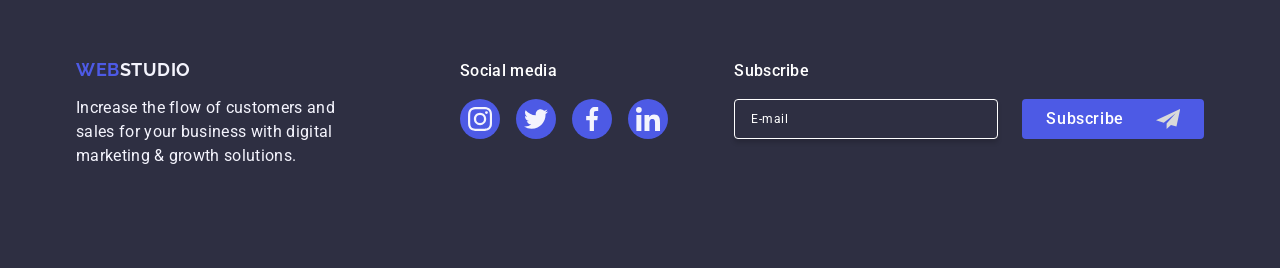
==== commit ea126f2e: "Footer c/w" ====
--- a/index.html
+++ b/index.html
@@ -472,15 +472,16 @@
         <div class="footer-wrapper">
           <p class="wrapper-caption">Subscribe</p>
           <form class="subscribe-form" name="subscribe">
-            <label class="subscribe-form-field"
+            <label class="subscribe-form-field" for="subscribe_form_input"
               ><input
                 class="subscribe-form-input"
+                name="subscribe_form_input"
                 type="email"
                 placeholder="E-mail"
             /></label>
             <button class="subscribe-form-btn" type="submit">
               Subscribe
-              <svg class="subscribe-form-icon" width="24px" height="24px">
+              <svg class="subscribe-form-icon" width="24" height="24">
                 <use href="./images/icons.svg#icon-send"></use>
               </svg>
             </button>
--- a/css/styles.css
+++ b/css/styles.css
@@ -632,14 +632,16 @@
     color: #FFF;
     font-size: 16px;
     font-weight: 500;
-    line-height: 2.5;
+    line-height: 1.5;
     letter-spacing: 0.02em;
     margin-bottom: 16px;
 }
 .subscribe-form-input {
     width: 264px;
     height: 40px;
-    padding: 16px 8px;
+    padding-left: 16px;
+    padding-top: 8px;
+    padding-bottom: 8px;
     flex-shrink: 0;
     background-color: transparent;
     outline: transparent;
@@ -657,6 +659,7 @@
 .subscribe-form-btn {
     display: flex;
     align-items: center;
+    min-width: 165px;
     gap: 16px;
     padding: 8px 24px;
     border-radius: 4px;
@@ -667,4 +670,7 @@
     font-weight: 500;
     line-height: 1.5;
     letter-spacing: 0.04em;
+}
+.subscribe-form-icon {
+    margin-left: 16px;
 }
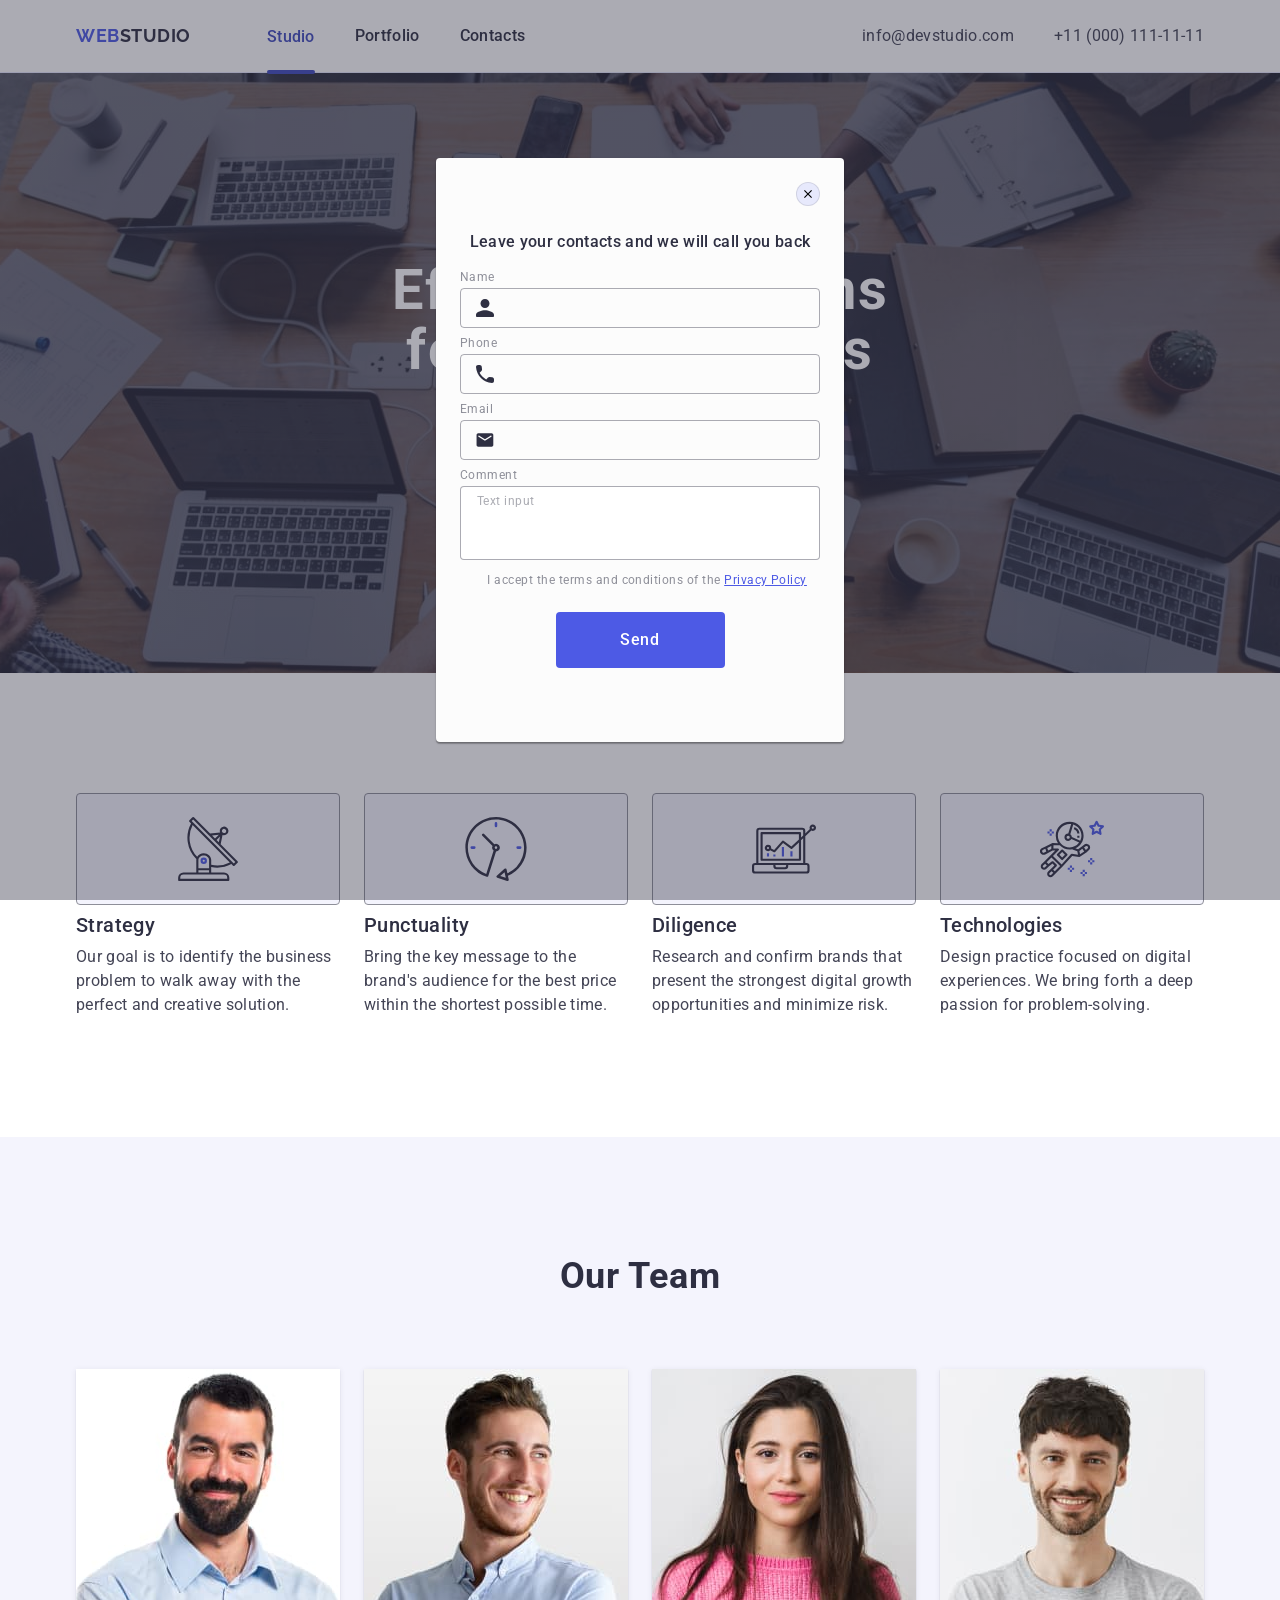
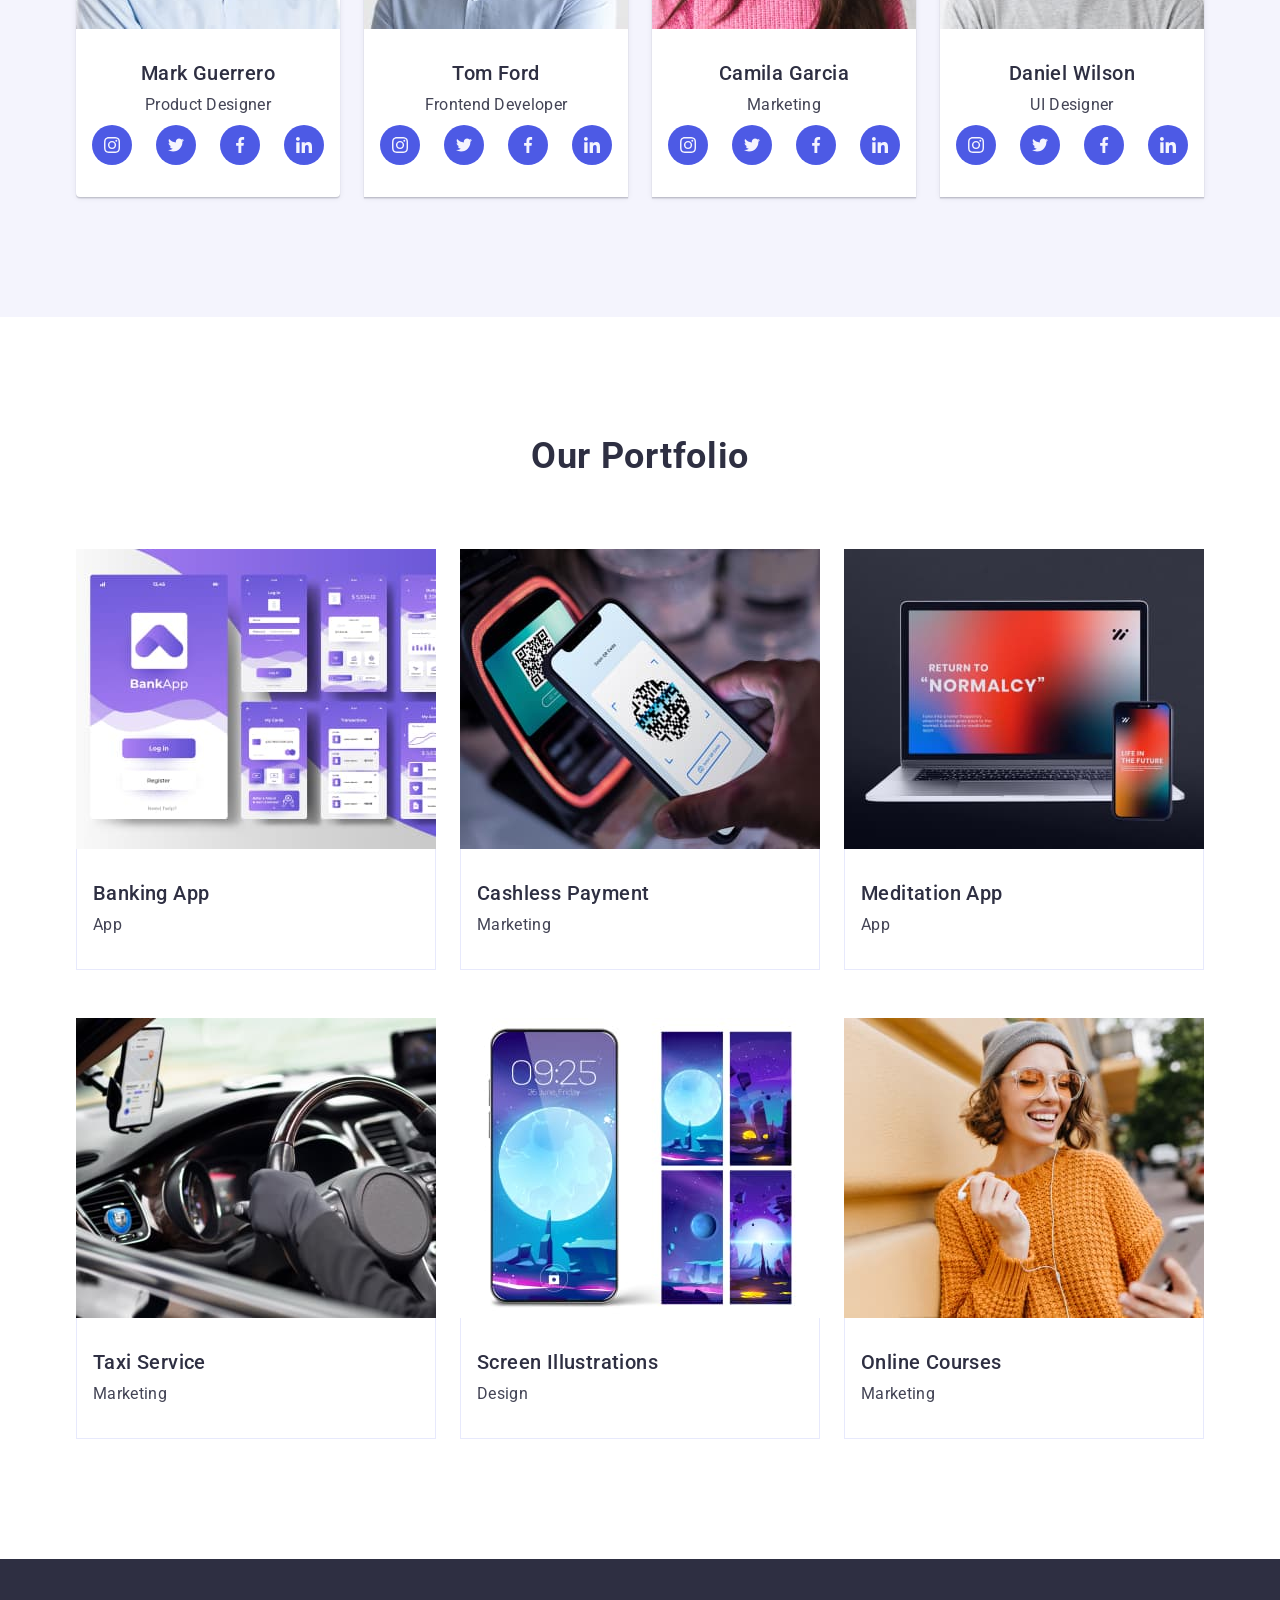
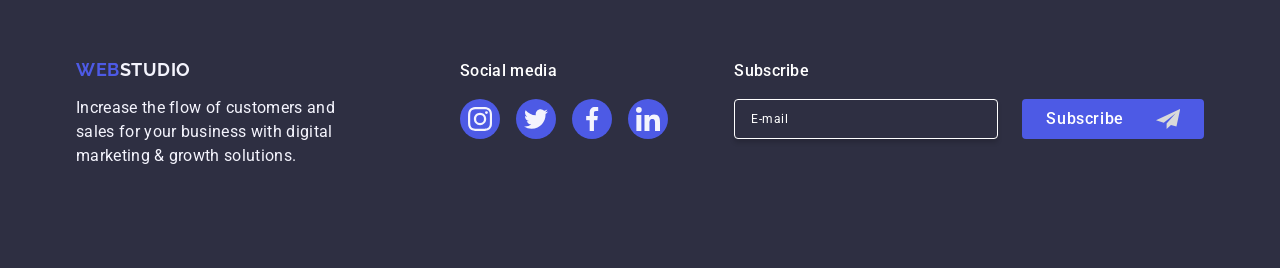
==== commit 1ac46c40: "modal c/w" ====
--- a/index.html
+++ b/index.html
@@ -489,6 +489,7 @@
         </div>
       </div>
     </footer>
+
     <div class="backdrop is-open">
       <div class="modal">
         <button class="btn-open" type="button" aria-label="Modal close button">
@@ -502,15 +503,15 @@
 
         <form class="modal-form form" name="reviews" novalidate>
           <div class="form-wrapper">
-            <label class="form-label" for="user_name">Name</label>
+            <label class="form-label" for="user-name">Name</label>
             <div class="form-field">
               <input
                 class="form-input"
                 type="text"
-                name="user_name"
-                id="user_name"
+                name="user-name"
+                id="user-name"
               />
-              <svg class="form-icon" width="18px" height="18px">
+              <svg class="form-icon" width="18" height="18">
                 <use href="./images/icons.svg#icon-person"></use>
               </svg>
             </div>
@@ -520,7 +521,7 @@
             <label class="form-label" for="phone">Phone</label>
             <div class="form-field">
               <input class="form-input" type="text" name="phone" id="phone" />
-              <svg class="form-icon" width="18px" height="24px">
+              <svg class="form-icon" width="18" height="24">
                 <use href="./images/icons.svg#icon-phone"></use>
               </svg>
             </div>
@@ -530,7 +531,7 @@
             <label class="form-label" for="email">Email</label>
             <div class="form-field">
               <input class="form-input" type="text" name="email" id="email" />
-              <svg class="form-icon" width="18px" height="24px">
+              <svg class="form-icon" width="18" height="24">
                 <use href="./images/icons.svg#icon-mail"></use>
               </svg>
             </div>
@@ -547,21 +548,24 @@
             ></textarea>
           </div>
 
-          <label class="form-agreement">
-            <input
-              class="checkbox visually-hidden"
-              type="checkbox"
-              name="usr_agreement"
-              value="false"
-            />
-            <span class="form-agreement-checkbox">
-              <svg class="form-agreement-icon" width="10px" height="8px">
-                <use href="./images/icons.svg#icon-checkbox"></use>
-              </svg>
-            </span>
-            I accept the terms and conditions of the
-            <a class="form-agreement-link">Privacy Policy</a>
-          </label>
+          <div class="form-wrapper">
+            <label class="form-agreement" for="user-privacy">
+              <input
+                class="checkbox visually-hidden"
+                type="checkbox"
+                name="user-privacy"
+                value="true"
+                id="user-privacy"
+              />
+              <span class="form-agreement-checkbox">
+                <svg class="form-agreement-icon" width="10" height="8">
+                  <use href="./images/icons.svg#icon-checkbox"></use>
+                </svg>
+              </span>
+              I accept the terms and conditions of the
+              <a class="form-agreement-link">Privacy Policy</a>
+            </label>
+          </div>
 
           <button class="form-btn" type="submit">Send</button>
         </form>
--- a/css/styles.css
+++ b/css/styles.css
@@ -415,6 +415,7 @@
     opacity: 0;
     visibility: hidden;
     pointer-events: none;
+    transition: opacity 250ms cubic-bezier(0.4, 0, 0.2, 1), visibility 250ms cubic-bezier(0.4, 0, 0.2, 1);
 }
 .backdrop.is-open {
     opacity: 1;
@@ -422,17 +423,26 @@
     pointer-events: initial;
 }
 .modal {
+    position: absolute;
+    top: 50%;
+    left: 50%;
+    transform: translate(-50%, -50%) scale(1);
     border-radius: 4px;
     background: #FCFCFC;
     box-shadow: 0px 1px 1px 0px rgba(0, 0, 0, 0.14), 0px 1px 3px 0px rgba(0, 0, 0, 0.12), 0px 2px 1px 0px rgba(0, 0, 0, 0.20);
     width: 408px;
     min-height: 584px;
-    padding: 24px;
+    padding: 72px 24px 24px 24px;
+
+    transition: transform 250ms cubic-bezier(0.4, 0, 0.2, 1);
    
 }
 
 .btn-open {
-
+position: absolute;
+top: 24px;
+right: 24px;
+transition: background-color 250ms cubic-bezier(0.4, 0, 0.2, 1), border 250ms cubic-bezier(0.4, 0, 0.2, 1);
 width: 24px;
 height: 24px;
 display: flex;
@@ -448,15 +458,21 @@
     border: 1px solid rgba(0, 0, 0, 0.10);
 }
 .btn-open:hover {
-    background-color: #404BBF;
+    background-color: #404bbf;
+    border: none;
     fill: #FFFFFF;
     transition-property: transform;
     transition-duration: 250ms;
     transition-timing-function: cubic-bezier(0.4, 0, 0.2, 1);
 }
+.btn-open:focus {
+    background-color: #404bbf;
+    border: none;
+    fill: #FFFFFF;
+}
 
 .modal-btn-icon:hover {
-
+transition: fill 250ms cubic-bezier(0.4, 0, 0.2, 1);
 }
 
 .modal-caption {
@@ -503,7 +519,7 @@
     margin-bottom: 4px;
     color: #8E8F99;
     font-size: 12px;
-    line-height: 1.16;
+    line-height: 1.17;
     letter-spacing: 0.04em;
 }
 
@@ -516,11 +532,13 @@
     height: 40px;
     border-radius: 4px;
     border: 1px solid rgba(46, 47, 66, 0.40);
+    background-color: transparent;
     padding-left: 38px;
     outline: transparent;
     transition-property: transform;
     transition-duration: 250ms;
     transition-timing-function: cubic-bezier(0.4, 0, 0.2, 1);
+    transition: border-color 250ms cubic-bezier(0.4, 0, 0.2, 1);
 }
 
 .form-input:focus {
@@ -536,6 +554,7 @@
     transform: translateY(-50%);
     left: 16px;
     fill: #2E2F42;
+    transition: fill 250ms cubic-bezier(0.4, 0, 0.2, 1);
 }
 .form-input:focus + .form-icon {
     fill: #4D5AE5;
@@ -659,6 +678,7 @@
 .subscribe-form-btn {
     display: flex;
     align-items: center;
+    justify-content: center;
     min-width: 165px;
     gap: 16px;
     padding: 8px 24px;
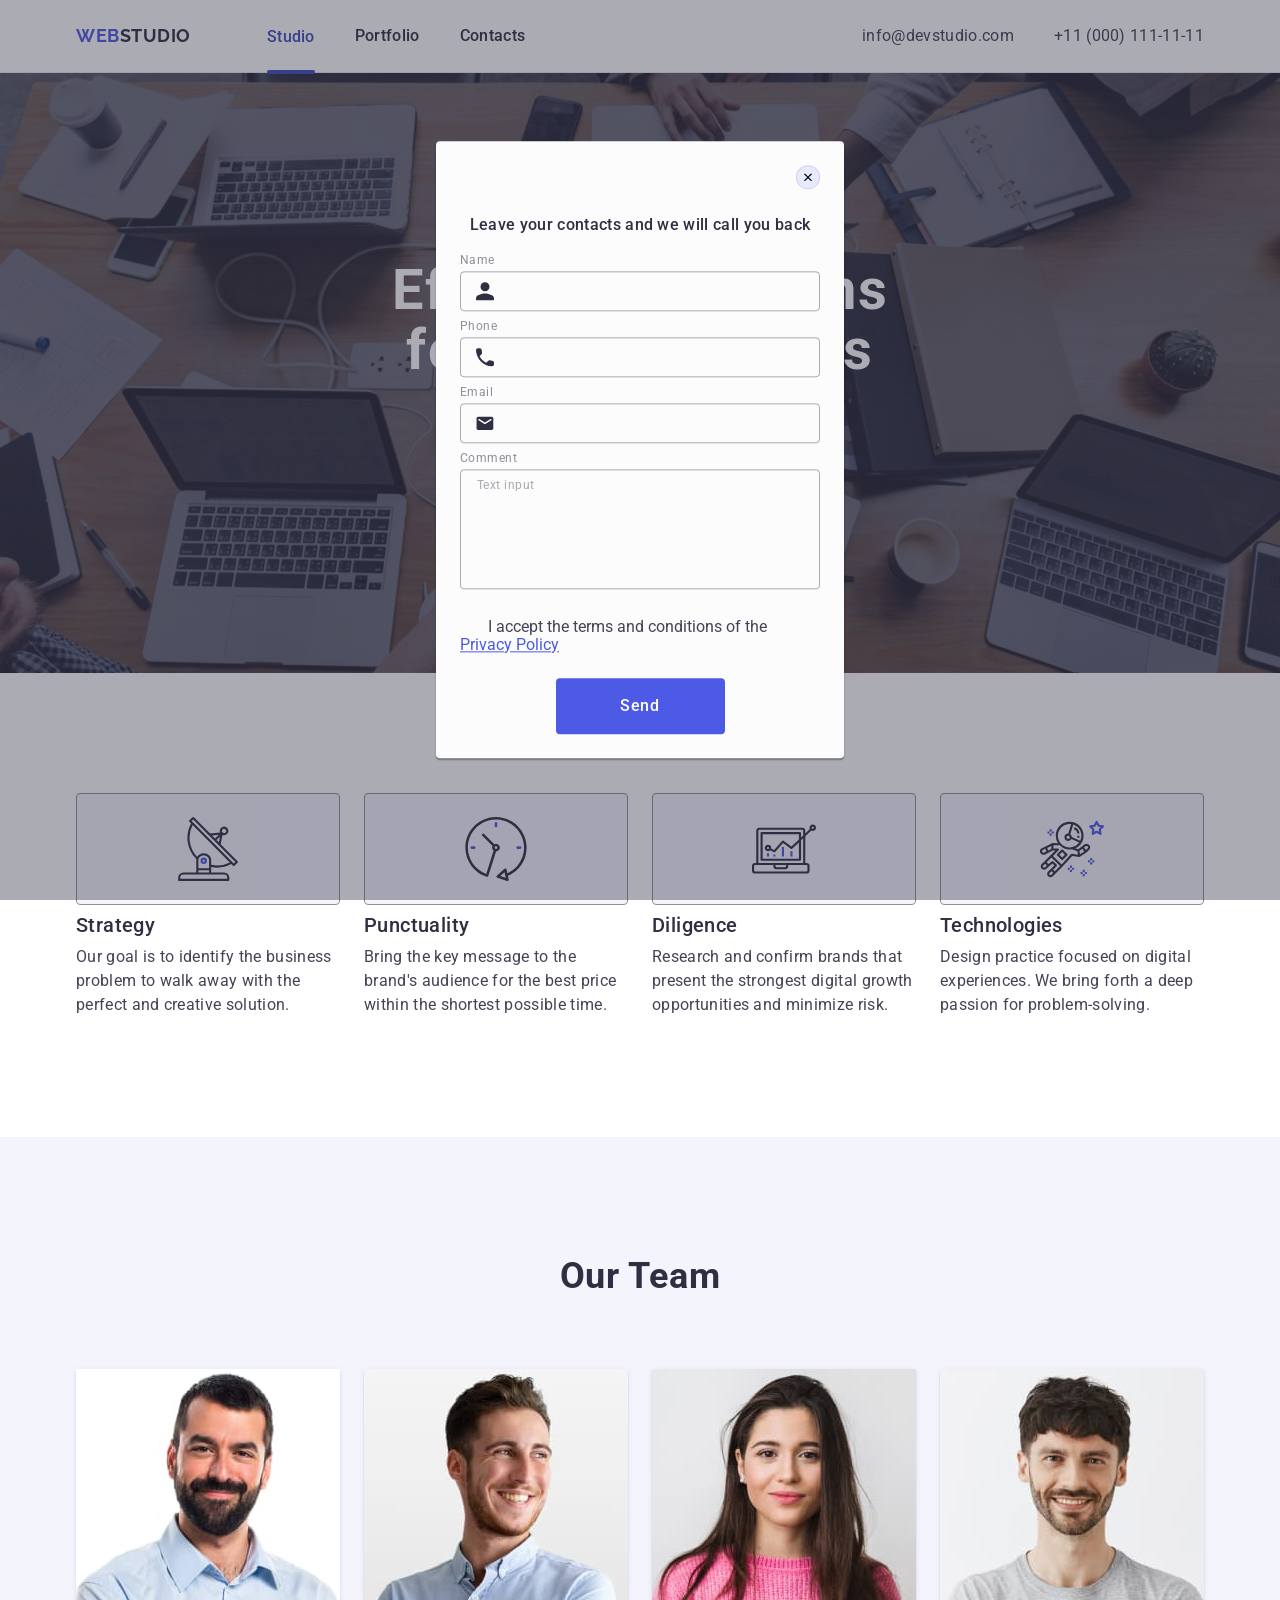
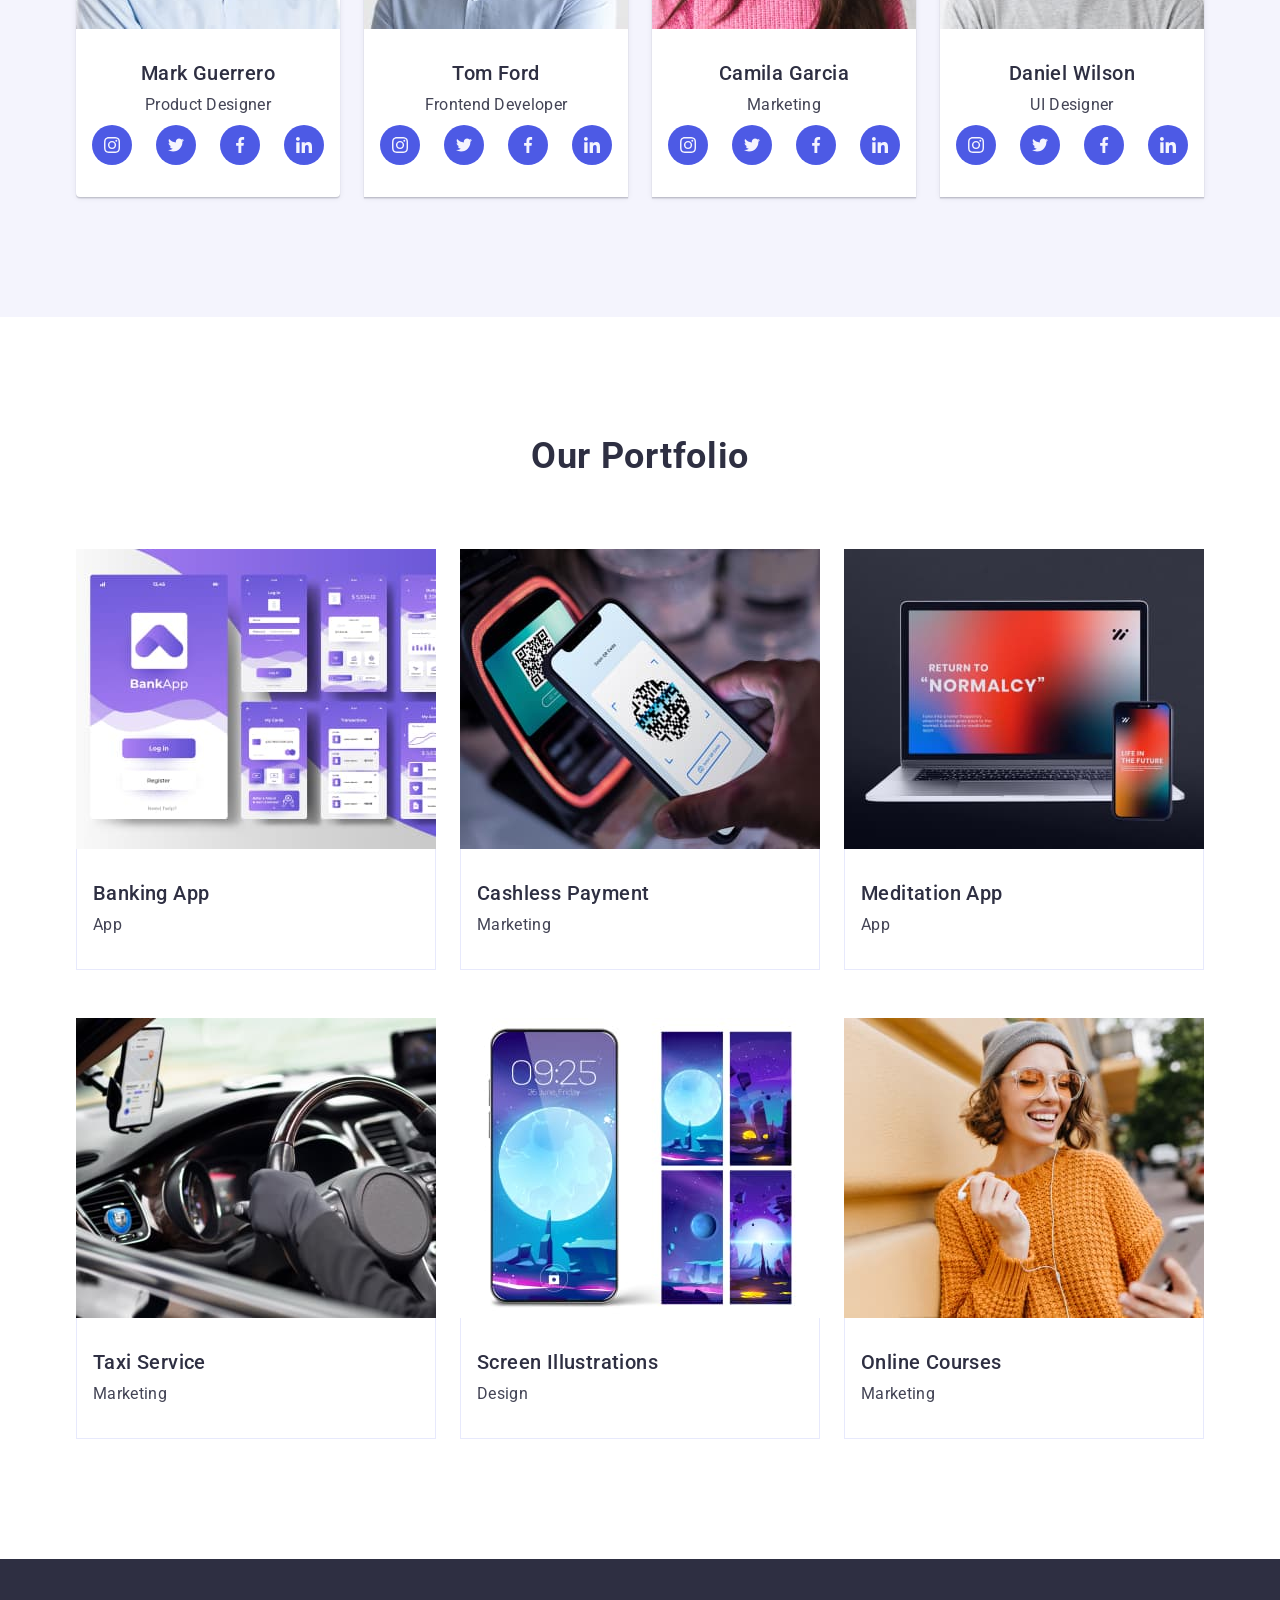
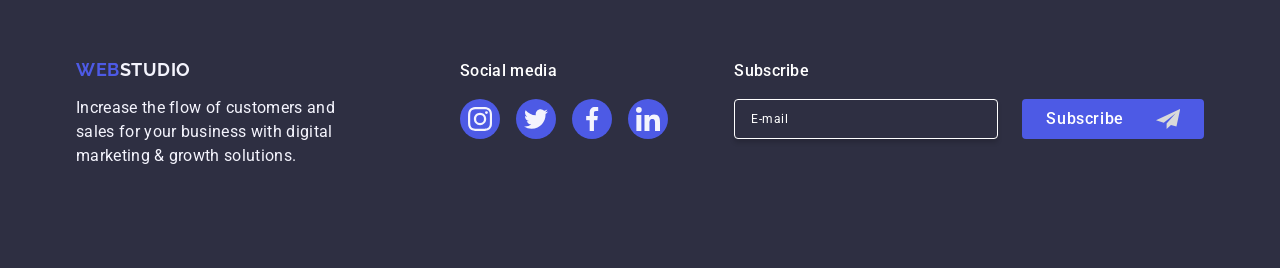
==== commit b45be4c8: "modal c/w" ====
--- a/index.html
+++ b/index.html
@@ -511,7 +511,7 @@
                 name="user-name"
                 id="user-name"
               />
-              <svg class="form-icon" width="18" height="18">
+              <svg class="form-icon" width="18" height="24">
                 <use href="./images/icons.svg#icon-person"></use>
               </svg>
             </div>
@@ -537,19 +537,19 @@
             </div>
           </div>
 
-          <div class="form-wrapper">
-            <label class="form-label" for="user_message">Comment</label>
+          <div class="form-wrapper form-wrapper-textarea">
+            <label class="form-label" for="user-comment">Comment</label>
             <textarea
               class="form-message"
-              name="user_message"
-              id="user_message"
+              name="user-comment"
+              id="user-comment"
               rows="4"
               placeholder="Text input"
             ></textarea>
           </div>
 
-          <div class="form-wrapper">
-            <label class="form-agreement" for="user-privacy">
+          <div class="form-wrapper form-wrapper-checkbox">
+           
               <input
                 class="checkbox visually-hidden"
                 type="checkbox"
@@ -557,6 +557,7 @@
                 value="true"
                 id="user-privacy"
               />
+               <label class="form-agreement" for="user-privacy"></label>
               <span class="form-agreement-checkbox">
                 <svg class="form-agreement-icon" width="10" height="8">
                   <use href="./images/icons.svg#icon-checkbox"></use>
--- a/css/styles.css
+++ b/css/styles.css
@@ -456,6 +456,7 @@
     /* border-color: rgba(0, 0, 0, 0.10);  */
     border-radius: 50%;
     border: 1px solid rgba(0, 0, 0, 0.10);
+    transition: fill 250ms cubic-bezier(0.4, 0, 0.2, 1);
 }
 .btn-open:hover {
     background-color: #404bbf;
@@ -489,17 +490,28 @@
 .form-wrapper {
     margin-bottom: 8px;
 }
+.form-wrapper-textarea {
+    margin-bottom: 16px;
+}
+
+.form-wrapper-checkbox {
+    margin-bottom: 24px;
+}
 
 .form-message {
     resize: none;
     width: 100%;
+    height: 120px;
     padding: 8px 16px;
+    color: rgba(46, 47, 66, 0.4);
+    background-color: transparent;
     border-radius: 4px;
     border: 1px solid rgba(46, 47, 66, 0.40);
     outline: transparent;
     font-size: 12px;
-    line-height: 1.16;
+    line-height: 1.17;
     letter-spacing: 0.04em;
+    transition: border-color 250ms cubic-bezier(0.4, 0, 0.2, 1);
 }
 
 .form-message:focus {
@@ -554,7 +566,7 @@
     transform: translateY(-50%);
     left: 16px;
     fill: #2E2F42;
-    transition: fill 250ms cubic-bezier(0.4, 0, 0.2, 1);
+    /* transition: fill 250ms cubic-bezier(0.4, 0, 0.2, 1); */
 }
 .form-input:focus + .form-icon {
     fill: #4D5AE5;
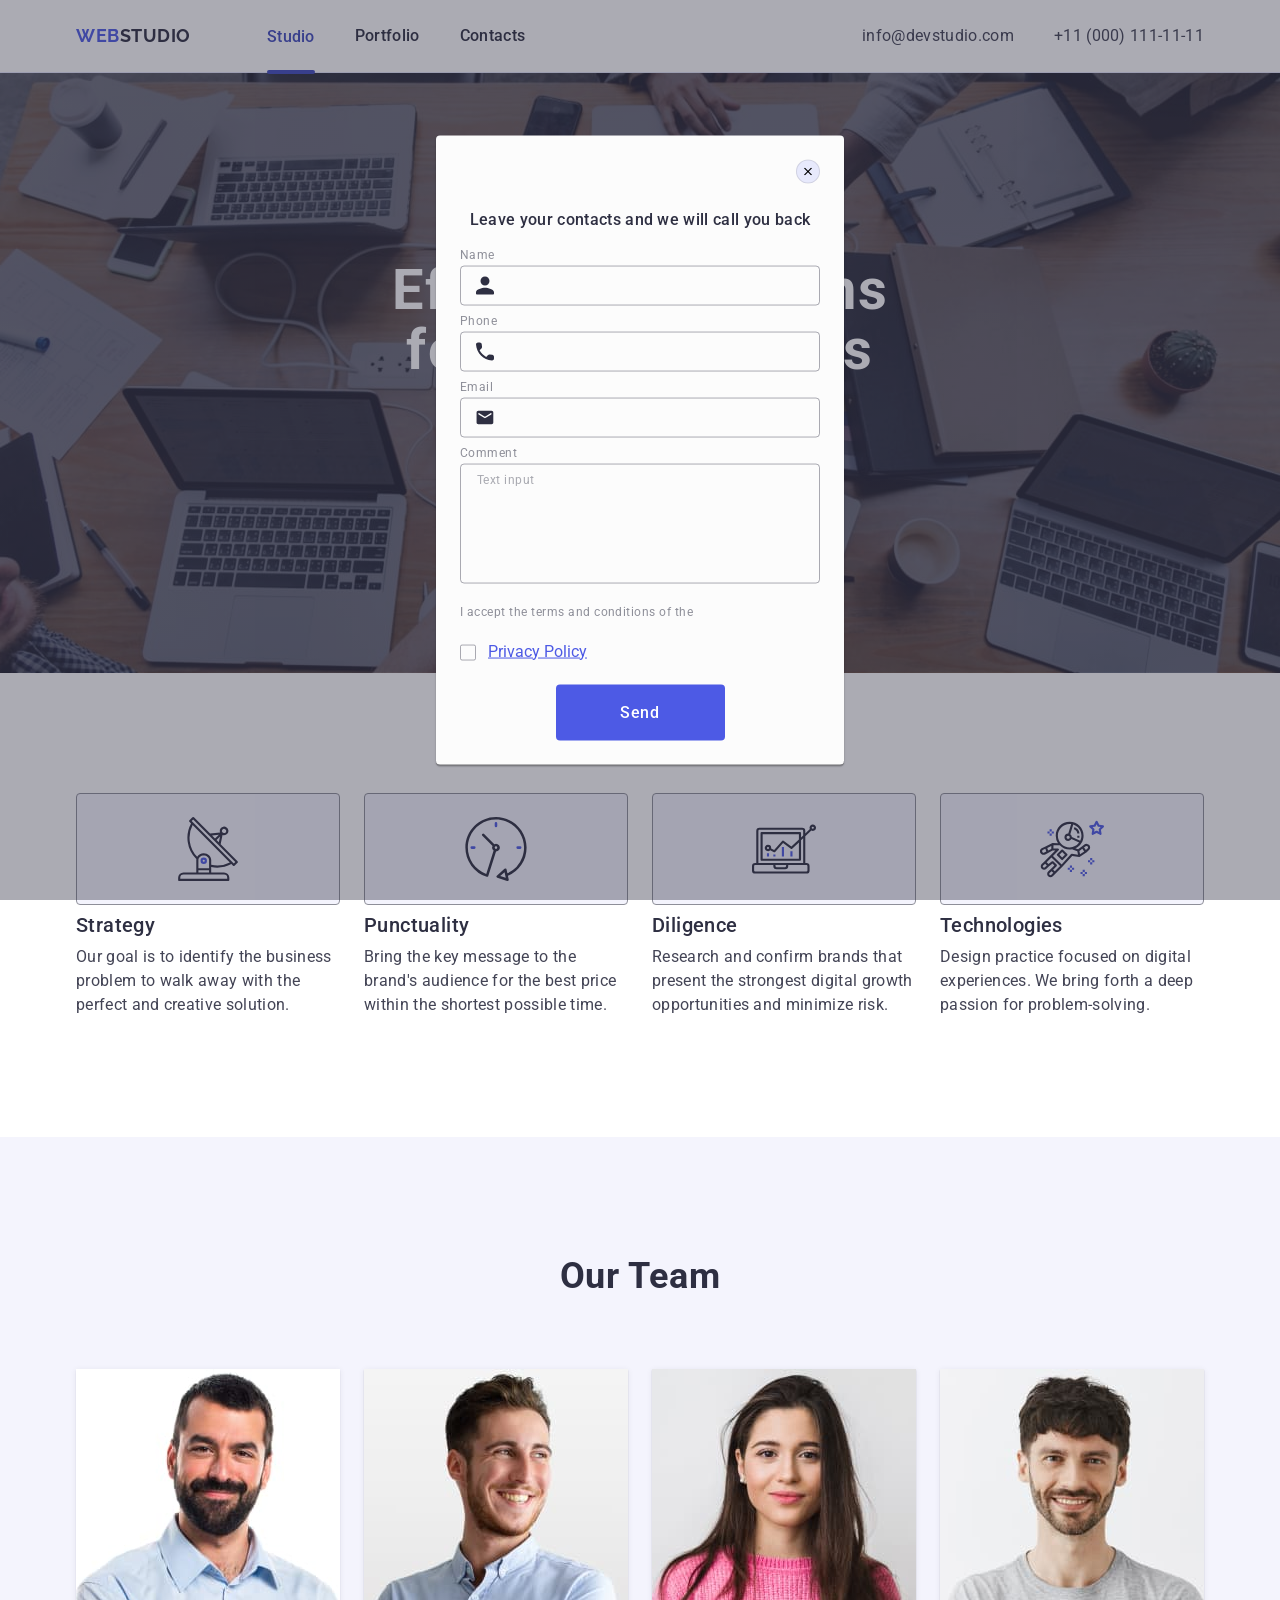
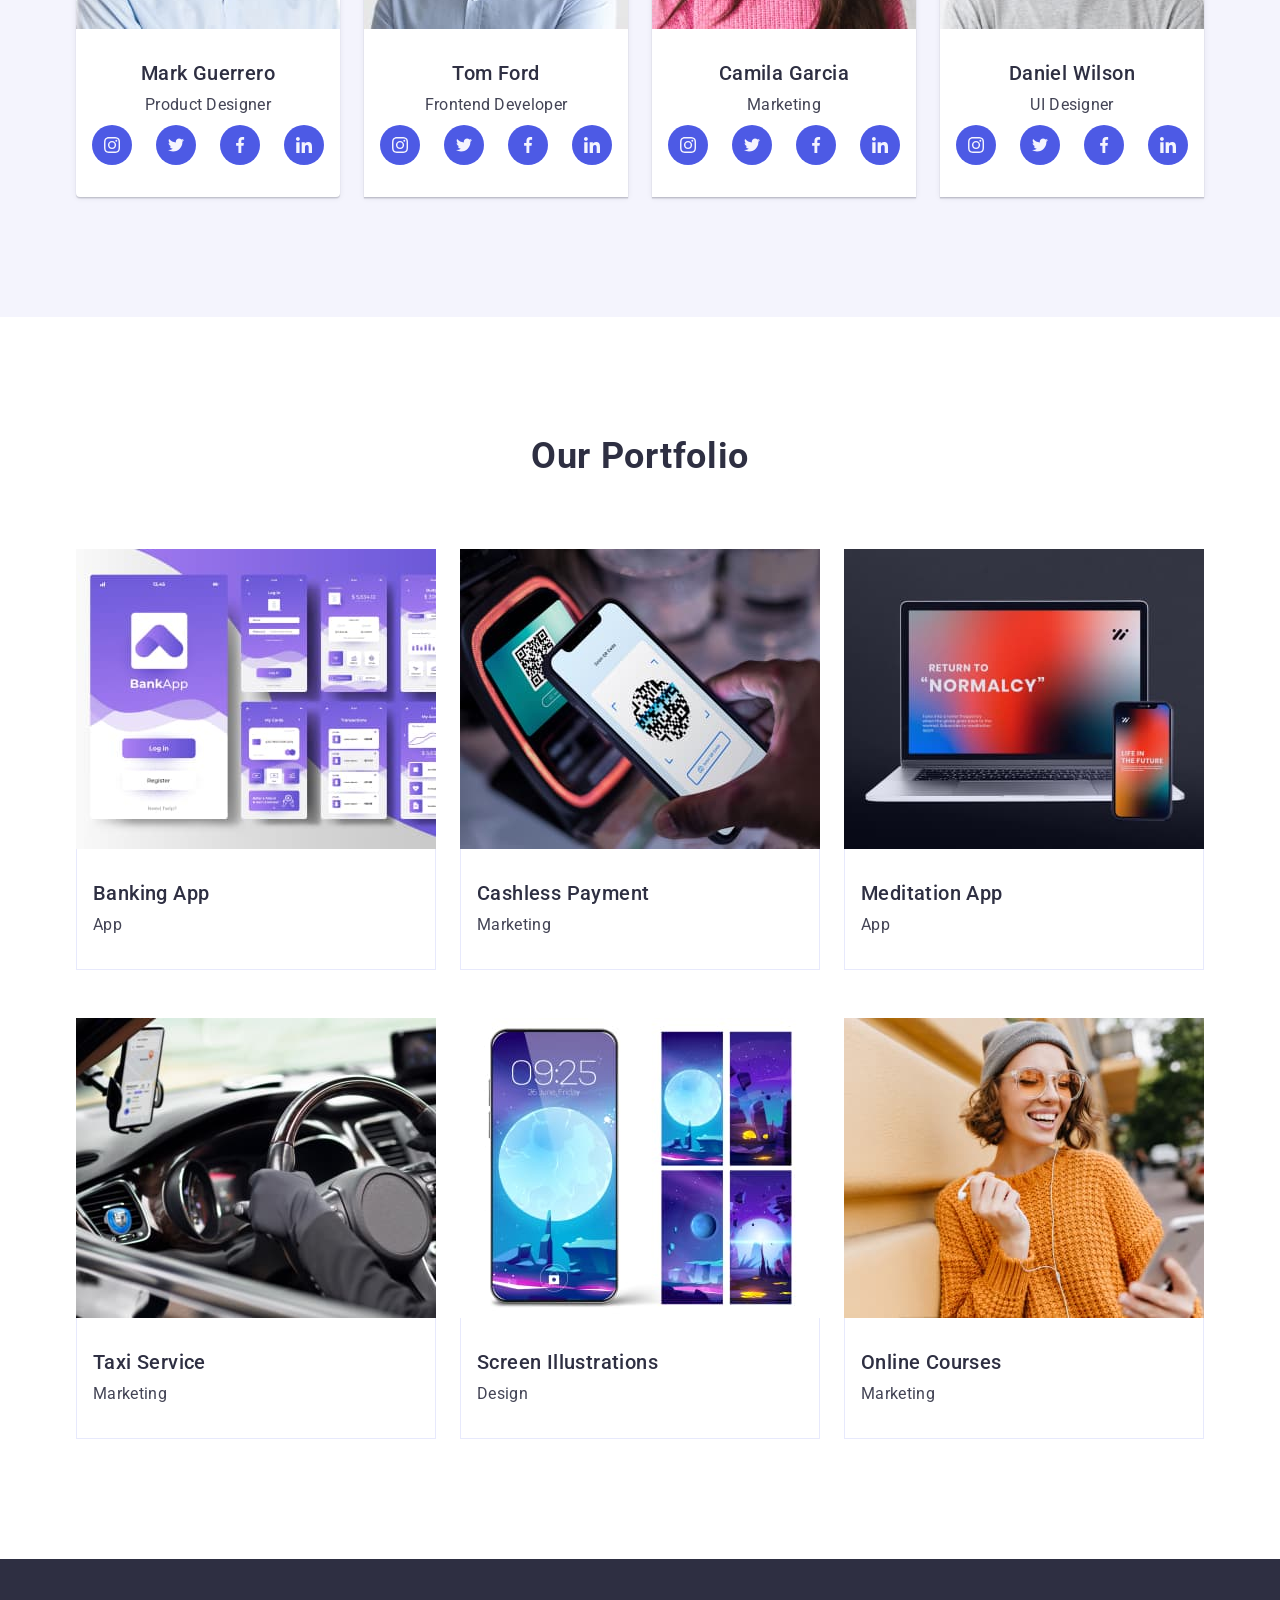
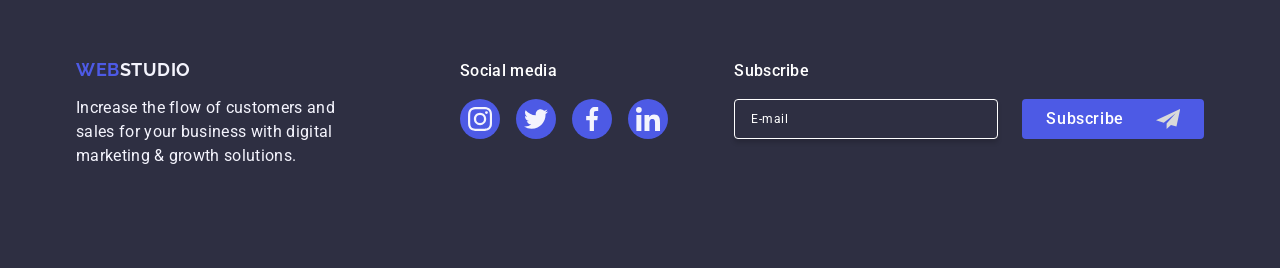
==== commit efc0b1fb: "modal c/w" ====
--- a/index.html
+++ b/index.html
@@ -557,13 +557,12 @@
                 value="true"
                 id="user-privacy"
               />
-               <label class="form-agreement" for="user-privacy"></label>
+               <label class="form-agreement" for="user-privacy">I accept the terms and conditions of the</label>
               <span class="form-agreement-checkbox">
                 <svg class="form-agreement-icon" width="10" height="8">
                   <use href="./images/icons.svg#icon-checkbox"></use>
                 </svg>
               </span>
-              I accept the terms and conditions of the
               <a class="form-agreement-link">Privacy Policy</a>
             </label>
           </div>
--- a/css/styles.css
+++ b/css/styles.css
@@ -457,6 +457,7 @@
     border-radius: 50%;
     border: 1px solid rgba(0, 0, 0, 0.10);
     transition: fill 250ms cubic-bezier(0.4, 0, 0.2, 1);
+    transition: background-color 250ms cubic-bezier(0.4, 0, 0.2, 1), border 250ms cubic-bezier(0.4, 0, 0.2, 1);
 }
 .btn-open:hover {
     background-color: #404bbf;
@@ -470,6 +471,10 @@
     background-color: #404bbf;
     border: none;
     fill: #FFFFFF;
+}
+
+.modal-btn-icon{
+    transition: fill 250ms cubic-bezier(0.4, 0, 0.2, 1);
 }
 
 .modal-btn-icon:hover {
@@ -566,7 +571,7 @@
     transform: translateY(-50%);
     left: 16px;
     fill: #2E2F42;
-    /* transition: fill 250ms cubic-bezier(0.4, 0, 0.2, 1); */
+    transition: fill 250ms cubic-bezier(0.4, 0, 0.2, 1);
 }
 .form-input:focus + .form-icon {
     fill: #4D5AE5;
@@ -581,7 +586,7 @@
     margin-bottom: 24px;
     color: #8E8F99;
     font-size: 12px;
-    line-height: 1.16;
+    line-height: 1.17;
     letter-spacing: 0.04em;
     user-select: none;
 }
@@ -597,10 +602,13 @@
     width: 16px;
     height: 16px;
     stroke-width: 1px;
+    fill: transparent;
     stroke: rgba(46, 47, 66, 0.40);
+    border: 1px solid rgba(46, 47, 66, 0.4);
     border-radius: 2px;
     cursor: pointer;
     margin-right: 8px;
+    transition: background-color 250ms cubic-bezier(0.4, 0, 0.2, 1), border 250ms cubic-bezier(0.4, 0, 0.2, 1), fill 250ms cubic-bezier(0.4, 0, 0.2, 1);
         
 }
 .checkbox:checked + .form-agreement-checkbox {
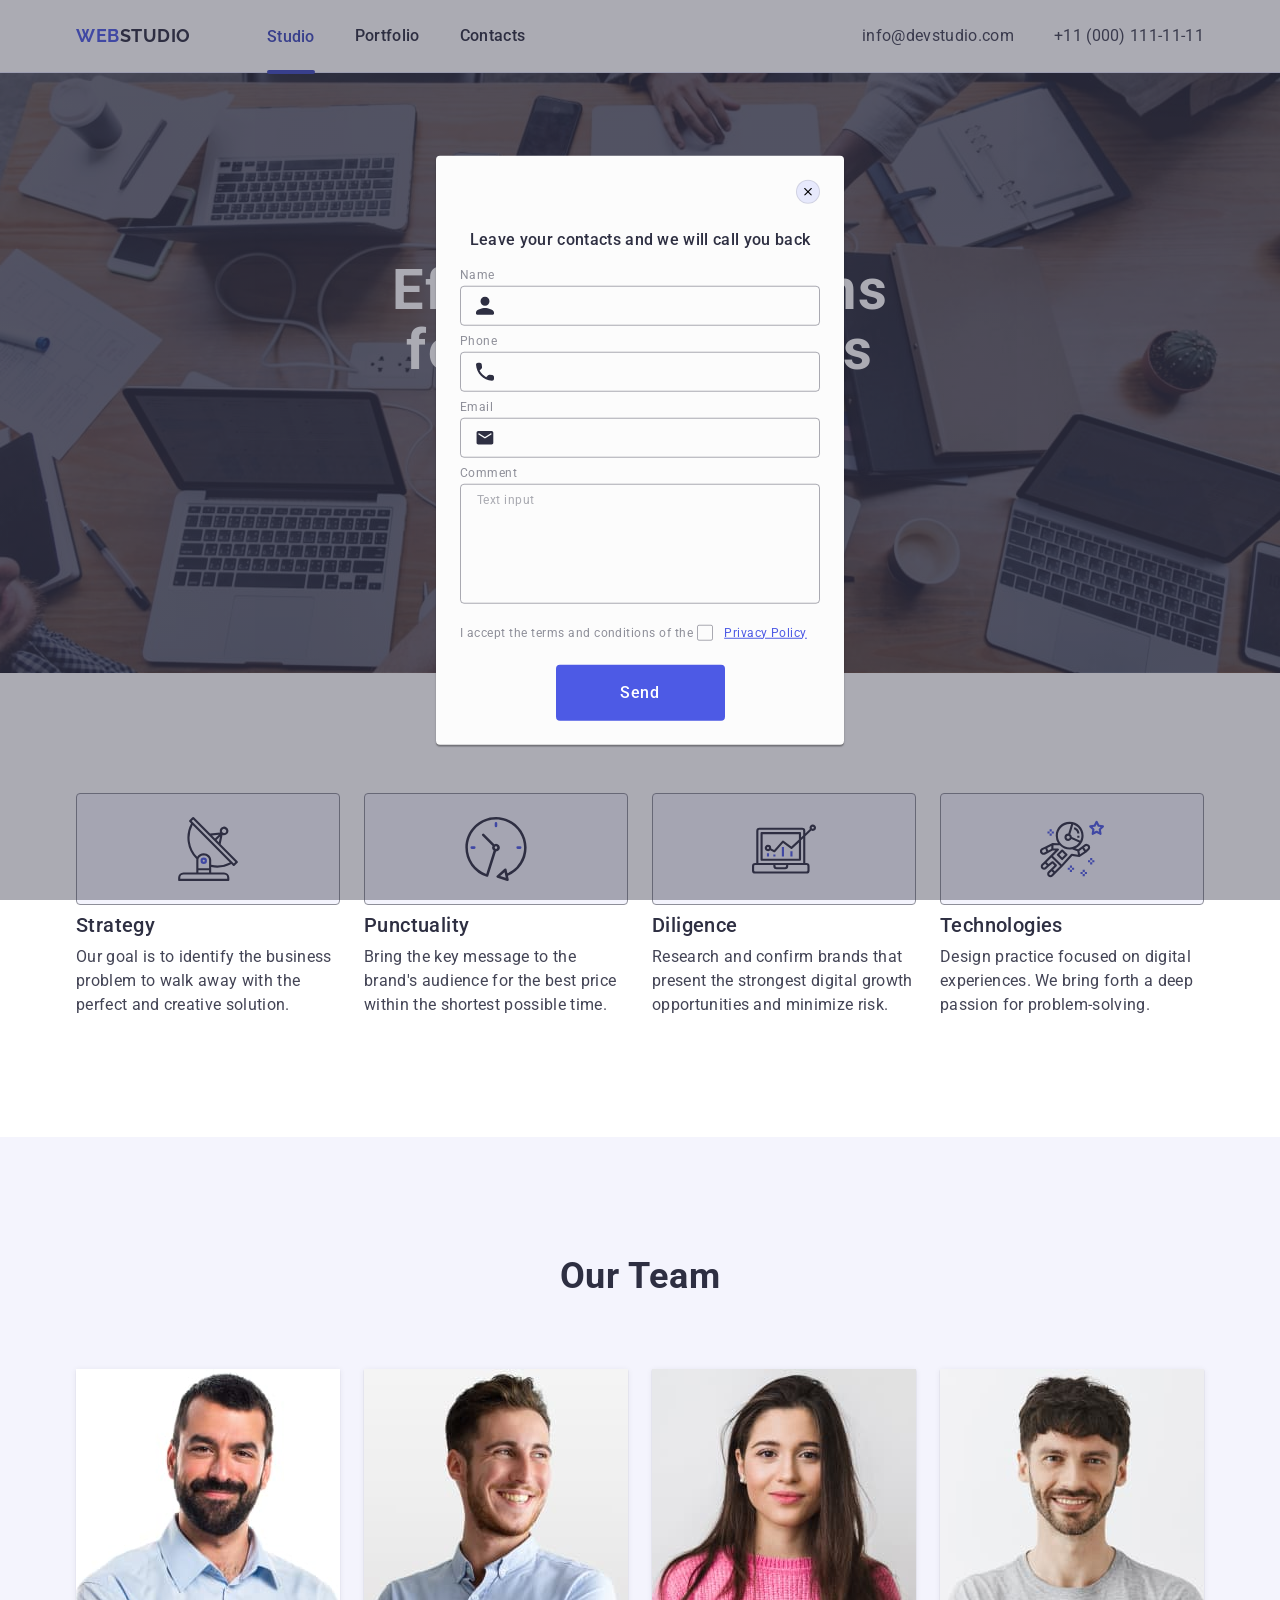
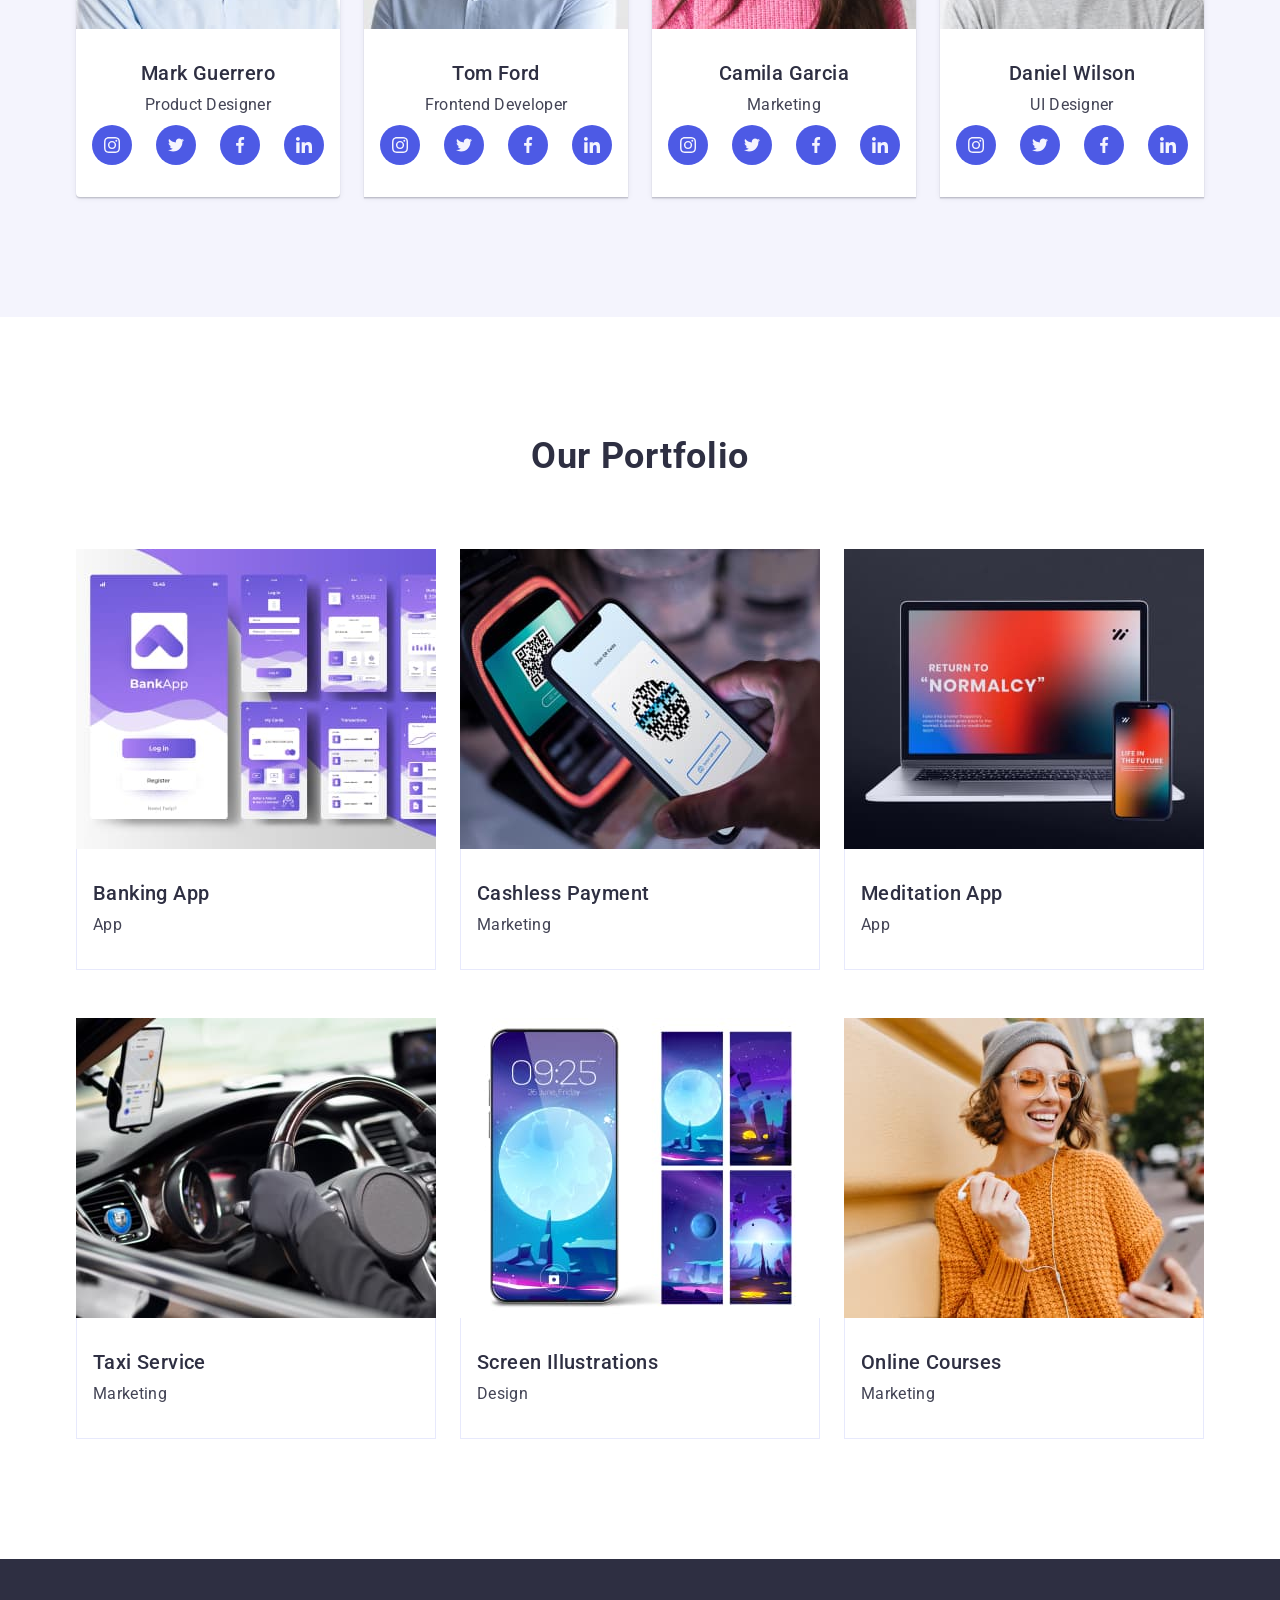
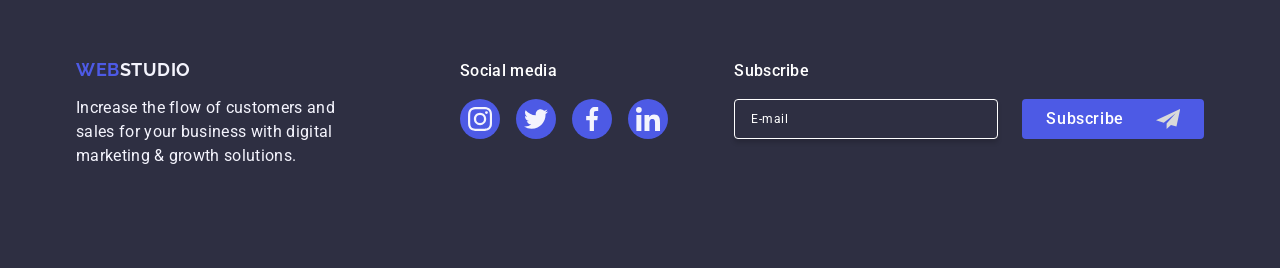
==== commit 0690d74f: "validator c/w" ====
--- a/index.html
+++ b/index.html
@@ -476,6 +476,7 @@
               ><input
                 class="subscribe-form-input"
                 name="subscribe_form_input"
+                id="subscribe_form_input"
                 type="email"
                 placeholder="E-mail"
             /></label>
@@ -549,15 +550,15 @@
           </div>
 
           <div class="form-wrapper form-wrapper-checkbox">
-           
-              <input
-                class="checkbox visually-hidden"
-                type="checkbox"
-                name="user-privacy"
-                value="true"
-                id="user-privacy"
-              />
-               <label class="form-agreement" for="user-privacy">I accept the terms and conditions of the</label>
+            <input
+              class="checkbox visually-hidden"
+              type="checkbox"
+              name="user-privacy"
+              value="true"
+              id="user-privacy"
+            />
+            <label class="form-agreement" for="user-privacy"
+              >I accept the terms and conditions of the
               <span class="form-agreement-checkbox">
                 <svg class="form-agreement-icon" width="10" height="8">
                   <use href="./images/icons.svg#icon-checkbox"></use>
